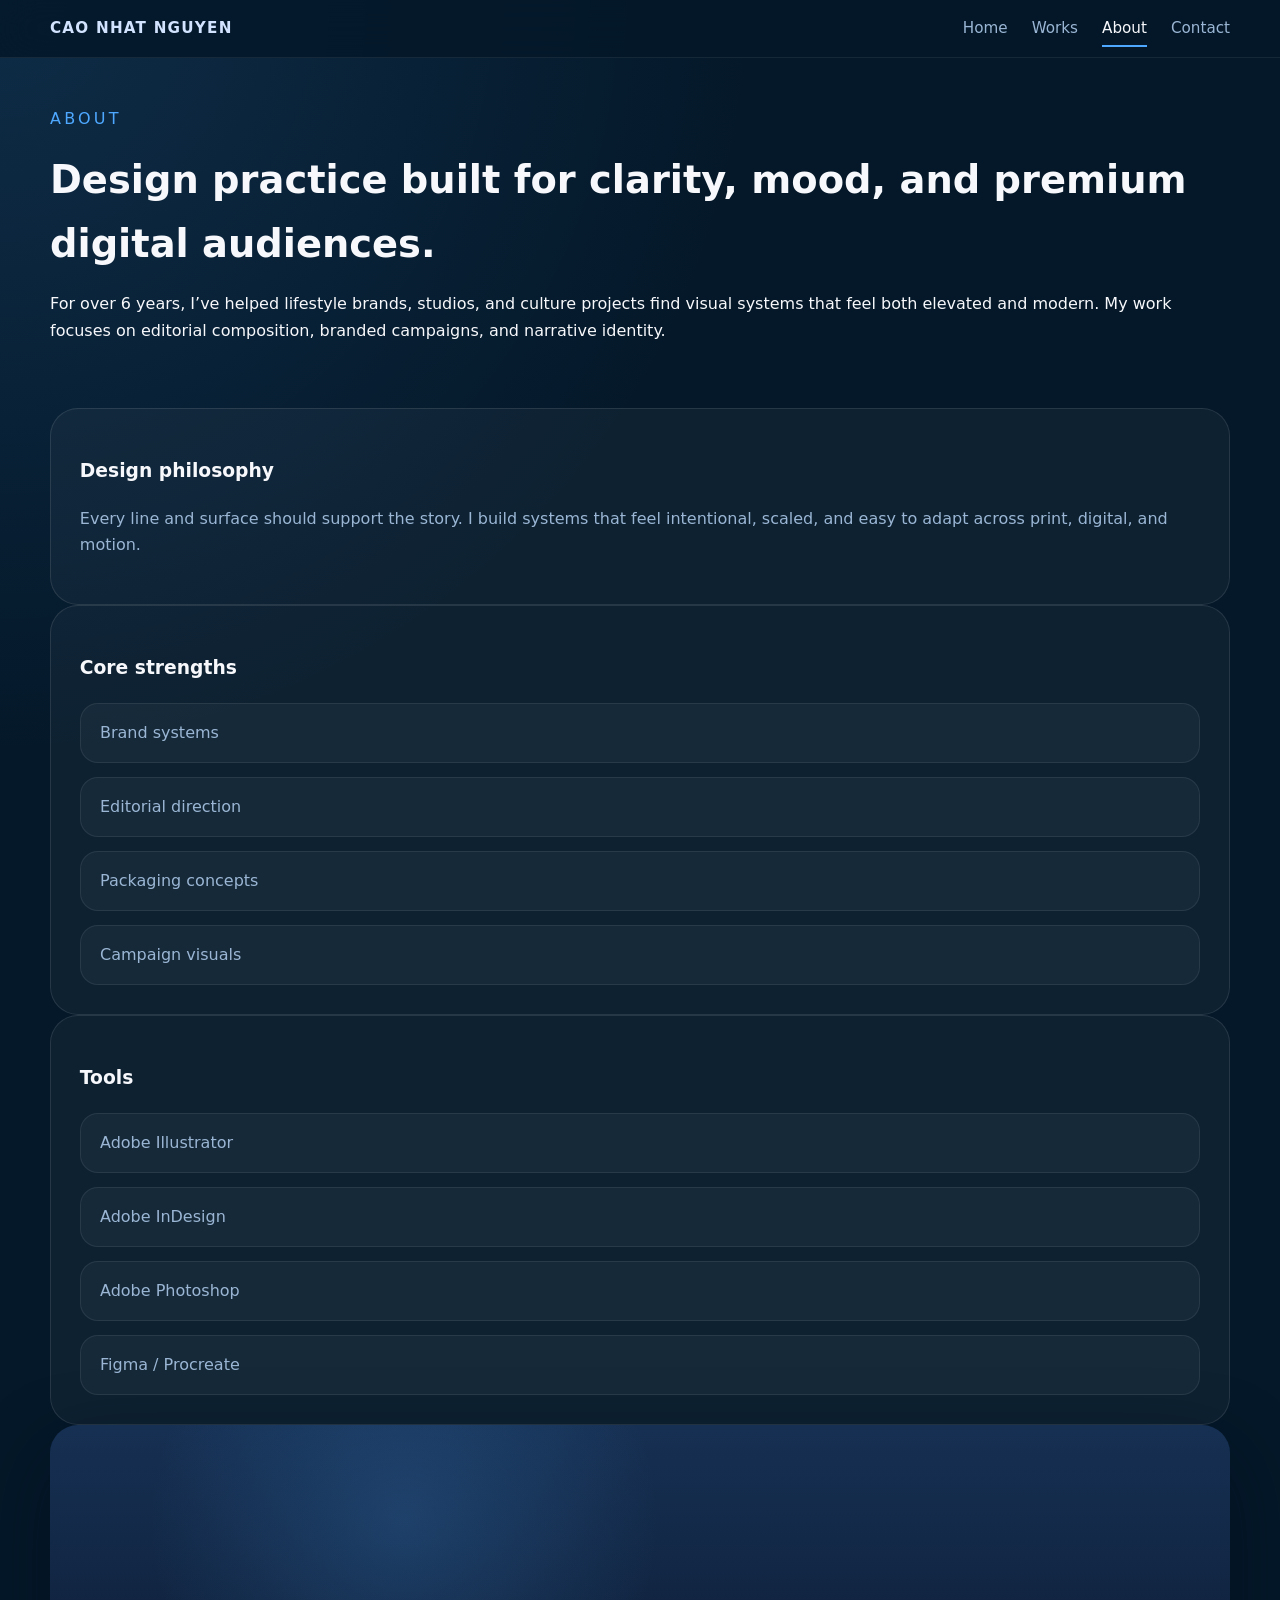
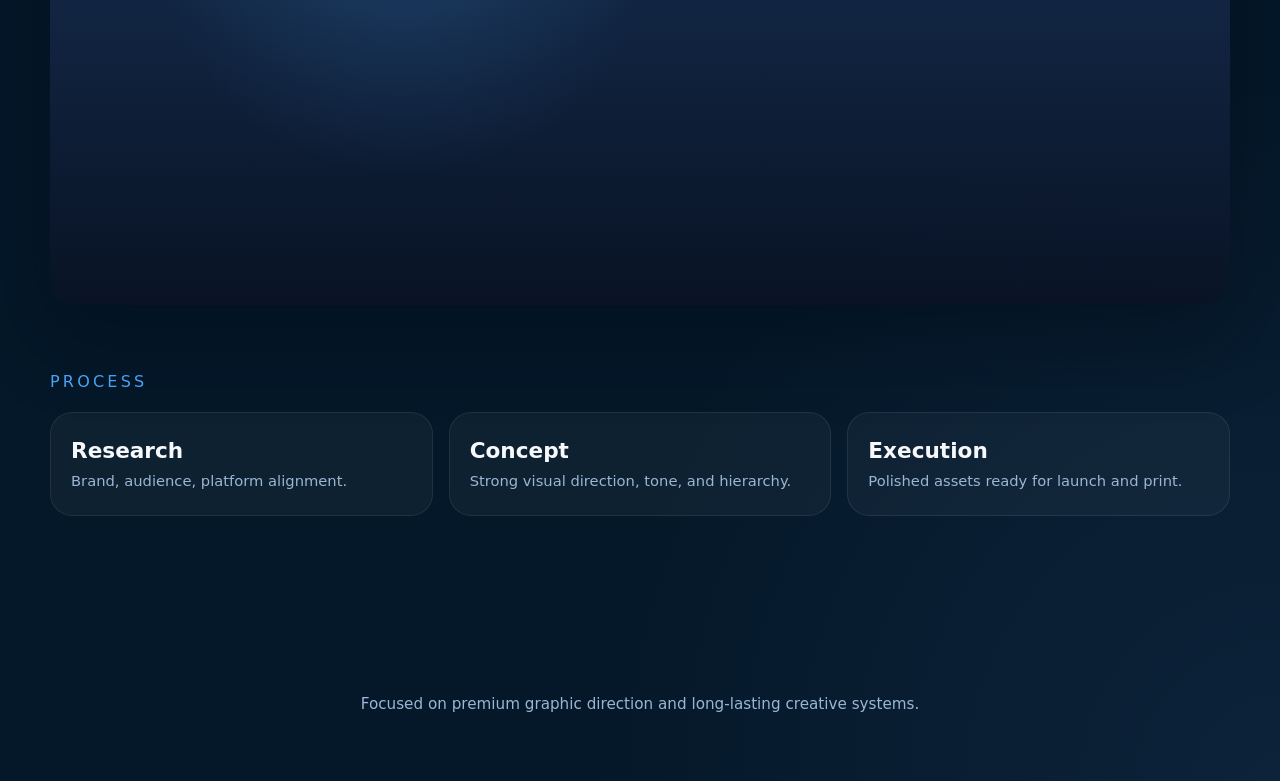
==== about.html @ 197d69cf "PORTFOLIO" ====
<!DOCTYPE html>
<html lang="en">
<head>
  <meta charset="UTF-8" />
  <meta name="viewport" content="width=device-width, initial-scale=1.0" />
  <title>About — Cao Nhat Nguyen</title>
  <link rel="stylesheet" href="styles.css" />
</head>
<body data-page="about">
  <header class="site-header">
    <div class="container navbar">
      <a class="brand" href="index.html">Cao Nhat Nguyen</a>
      <nav class="nav-links" aria-label="Primary navigation">
        <a class="page-link" href="index.html">Home</a>
        <a class="page-link" href="works.html">Works</a>
        <a class="page-link" href="about.html">About</a>
        <a class="page-link" href="contact.html">Contact</a>
      </nav>
    </div>
  </header>

  <main class="container">
    <section class="fade-up">
      <div class="section-title">About</div>
      <h2 class="section-heading">Design practice built for clarity, mood, and premium digital audiences.</h2>
      <p>For over 6 years, I’ve helped lifestyle brands, studios, and culture projects find visual systems that feel both elevated and modern. My work focuses on editorial composition, branded campaigns, and narrative identity.</p>
    </section>

    <section class="about-grid fade-up">
      <div class="about-copy">
        <div class="light-panel">
          <h3>Design philosophy</h3>
          <p>Every line and surface should support the story. I build systems that feel intentional, scaled, and easy to adapt across print, digital, and motion.</p>
        </div>

        <div class="skills-block light-panel">
          <h3>Core strengths</h3>
          <ul class="skills-list">
            <li><span>Brand systems</span></li>
            <li><span>Editorial direction</span></li>
            <li><span>Packaging concepts</span></li>
            <li><span>Campaign visuals</span></li>
          </ul>
        </div>

        <div class="light-panel">
          <h3>Tools</h3>
          <ul class="skills-list">
            <li><span>Adobe Illustrator</span></li>
            <li><span>Adobe InDesign</span></li>
            <li><span>Adobe Photoshop</span></li>
            <li><span>Figma / Procreate</span></li>
          </ul>
        </div>
      </div>

      <div class="avatar-card"></div>
    </section>

    <section class="fade-up">
      <div class="section-title">Process</div>
      <div class="stats-grid">
        <div class="stats-item">
          <h3>Research</h3>
          <span>Brand, audience, platform alignment.</span>
        </div>
        <div class="stats-item">
          <h3>Concept</h3>
          <span>Strong visual direction, tone, and hierarchy.</span>
        </div>
        <div class="stats-item">
          <h3>Execution</h3>
          <span>Polished assets ready for launch and print.</span>
        </div>
      </div>
    </section>
  </main>

  <footer class="footer">
    Focused on premium graphic direction and long-lasting creative systems.
  </footer>
  <script src="script.js" defer></script>
</body>
</html>
---- styles.css ----
:root {
  color-scheme: dark;
  --bg: #041829;
  --surface: rgba(11, 31, 58, 0.95);
  --surface-soft: rgba(10, 27, 52, 0.75);
  --text: #f7f8fb;
  --muted: #9ab6d4;
  --accent: #4ea8ff;
  --accent-soft: rgba(78, 168, 255, 0.16);
  --border: rgba(255, 255, 255, 0.1);
  --shadow: 0 30px 80px rgba(2, 10, 25, 0.45);
  --radius: 28px;
  --radius-sm: 18px;
  --transition: 0.36s ease;
}

* {
  box-sizing: border-box;
}

html {
  scroll-behavior: smooth;
}

body {
  margin: 0;
  font-family: "Inter", system-ui, -apple-system, BlinkMacSystemFont, "Segoe UI", sans-serif;
  background: radial-gradient(circle at top left, rgba(78, 168, 255, 0.14), transparent 28%),
              radial-gradient(circle at bottom right, rgba(117, 163, 255, 0.08), transparent 26%),
              var(--bg);
  color: var(--text);
  min-height: 100vh;
  line-height: 1.65;
}

body.fade-exit {
  opacity: 0;
  transition: opacity 0.45s ease;
}

img {
  max-width: 100%;
  display: block;
}

a {
  color: inherit;
  text-decoration: none;
}

button,
input,
textarea {
  font: inherit;
}

button {
  cursor: pointer;
}

.container {
  width: min(1180px, calc(100% - 2rem));
  margin: 0 auto;
}

.site-header {
  position: sticky;
  top: 0;
  z-index: 20;
  backdrop-filter: blur(20px);
  background: rgba(4, 24, 41, 0.86);
  border-bottom: 1px solid rgba(255, 255, 255, 0.07);
}

.navbar {
  display: flex;
  align-items: center;
  justify-content: space-between;
  gap: 1rem;
  padding: 1rem 0;
}

.brand {
  font-weight: 700;
  letter-spacing: 0.08em;
  text-transform: uppercase;
  color: #d2e3ff;
  font-size: 0.95rem;
}

.nav-links {
  display: flex;
  align-items: center;
  gap: 1.5rem;
  flex-wrap: wrap;
}

.nav-links a {
  position: relative;
  color: var(--muted);
  font-size: 0.95rem;
  transition: color var(--transition);
}

.nav-links a::after {
  content: "";
  position: absolute;
  left: 0;
  bottom: -6px;
  width: 100%;
  height: 2px;
  background: var(--accent);
  opacity: 0;
  transform: scaleX(0.7);
  transition: transform var(--transition), opacity var(--transition);
}

.nav-links a.active,
.nav-links a:hover {
  color: #f7f8fb;
}

.nav-links a.active::after {
  opacity: 1;
  transform: scaleX(1);
}

main {
  padding: 3rem 0 5rem;
}

section {
  margin-bottom: 4rem;
}

.hero-grid {
  display: grid;
  grid-template-columns: 1.1fr 0.9fr;
  align-items: center;
  gap: 2rem;
}

.hero-copy {
  max-width: 680px;
}

eyebrow {
  text-transform: uppercase;
  font-size: 0.82rem;
  letter-spacing: 0.2em;
  color: var(--accent);
  display: inline-block;
  margin-bottom: 1.3rem;
}

.hero-copy h1 {
  margin: 0;
  font-size: clamp(3rem, 5vw, 4.7rem);
  line-height: 0.95;
  letter-spacing: -0.04em;
}

.hero-copy p {
  margin: 1.5rem 0 2.4rem;
  color: var(--muted);
  max-width: 34rem;
  font-size: 1.1rem;
}

.hero-actions {
  display: flex;
  gap: 1rem;
  flex-wrap: wrap;
}

.btn-primary,
.btn-ghost {
  border: 1px solid transparent;
  border-radius: 999px;
  padding: 1rem 1.75rem;
  letter-spacing: 0.02em;
  transition: transform var(--transition), background var(--transition), border-color var(--transition), box-shadow var(--transition);
}

.btn-primary {
  background: linear-gradient(135deg, rgba(78, 168, 255, 0.95), rgba(83, 125, 255, 0.95));
  color: #fff;
  box-shadow: 0 20px 40px rgba(78, 168, 255, 0.18);
}

.btn-ghost {
  color: var(--text);
  background: rgba(255, 255, 255, 0.05);
  border-color: rgba(255, 255, 255, 0.16);
}

.btn-primary:hover,
.btn-ghost:hover {
  transform: translateY(-1px);
}

.hero-visual {
  position: relative;
  min-height: 520px;
  border-radius: var(--radius);
  overflow: hidden;
  background: linear-gradient(180deg, rgba(12, 48, 88, 0.35), rgba(5, 12, 28, 0.68)),
              url("assets/images/hero.jpg") center/cover no-repeat;
  box-shadow: var(--shadow);
}

.hero-visual::after {
  content: "";
  position: absolute;
  inset: 0;
  background: radial-gradient(circle at 20% 20%, rgba(78, 168, 255, 0.22), transparent 30%),
              radial-gradient(circle at 80% 10%, rgba(163, 211, 255, 0.18), transparent 28%);
}

.hero-visual .hero-badge {
  position: absolute;
  left: 1.25rem;
  bottom: 1.3rem;
  padding: 0.95rem 1.15rem;
  border-radius: 22px;
  background: rgba(255, 255, 255, 0.08);
  border: 1px solid rgba(255, 255, 255, 0.14);
  color: #eef7ff;
  font-size: 0.93rem;
  max-width: 290px;
}

.hero-preview {
  display: grid;
  gap: 1.5rem;
  grid-template-columns: repeat(3, minmax(0, 1fr));
}

.feature-card {
  position: relative;
  overflow: hidden;
  min-height: 300px;
  border-radius: var(--radius);
  cursor: pointer;
  background: var(--surface);
  border: 1px solid rgba(255,255,255,0.08);
  box-shadow: var(--shadow);
}

.feature-card::before {
  content: "";
  position: absolute;
  inset: 0;
  background: linear-gradient(180deg, transparent 40%, rgba(4, 24, 41, 0.88) 100%);
}

.feature-card img {
  width: 100%;
  height: 100%;
  object-fit: cover;
  transition: transform var(--transition);
}

.feature-card:hover img {
  transform: scale(1.08);
}

.feature-card .feature-copy {
  position: absolute;
  left: 1.5rem;
  bottom: 1.4rem;
  z-index: 2;
}

.feature-card .category {
  font-size: 0.85rem;
  letter-spacing: 0.18em;
  text-transform: uppercase;
  color: var(--accent);
  margin-bottom: 0.45rem;
}

.feature-card h3 {
  margin: 0;
  color: #fff;
  font-size: 1.35rem;
}

.section-title {
  display: inline-flex;
  align-items: center;
  gap: 0.8rem;
  font-size: 1rem;
  text-transform: uppercase;
  letter-spacing: 0.2em;
  color: var(--accent);
  margin-bottom: 1rem;
}

.section-heading {
  margin: 0;
  font-size: clamp(2rem, 3vw, 3.1rem);
}

.grid-2 {
  display: grid;
  gap: 2rem;
  grid-template-columns: repeat(2, minmax(0, 1fr));
}

.project-grid {
  display: grid;
  grid-template-columns: repeat(3, minmax(0, 1fr));
  gap: 1.6rem;
}

.project-card {
  position: relative;
  overflow: hidden;
  border-radius: var(--radius);
  min-height: 340px;
  background: var(--surface);
  border: 1px solid rgba(255, 255, 255, 0.08);
  box-shadow: var(--shadow);
}

.project-card img {
  width: 100%;
  height: 100%;
  object-fit: cover;
  transition: transform var(--transition);
}

.project-card::after {
  content: "";
  position: absolute;
  inset: 0;
  background: linear-gradient(180deg, transparent 45%, rgba(3, 13, 27, 0.92) 100%);
  opacity: 0;
  transition: opacity var(--transition);
}

.project-card:hover img {
  transform: scale(1.06);
}

.project-card:hover::after {
  opacity: 1;
}

.project-info {
  position: absolute;
  bottom: 1.4rem;
  left: 1.4rem;
  color: #fff;
  z-index: 1;
}

.project-info p {
  margin: 0 0 0.4rem;
  text-transform: uppercase;
  letter-spacing: 0.18em;
  color: rgba(128, 186, 255, 0.88);
  font-size: 0.78rem;
}

.project-info h3 {
  margin: 0;
  font-size: 1.35rem;
}

.project-card .mask {
  position: absolute;
  inset: 0;
  background: rgba(6, 18, 38, 0.2);
  opacity: 0;
  transition: opacity var(--transition);
}

.project-card:hover .mask {
  opacity: 1;
}

  .project-modal {
    position: fixed;
    inset: 0;
    display: grid;
    place-items: center;
    background: rgba(2, 9, 21, 0.82);
    padding: 2rem;
    opacity: 0;
    pointer-events: none;
    transition: opacity 0.35s ease;
    z-index: 50;
  }

  .project-modal.open {
    opacity: 1;
    pointer-events: auto;
  }

  .project-modal .light-panel {
    max-width: 980px;
    width: 100%;
    position: relative;
    overflow: hidden;
    background: rgba(6, 20, 43, 0.95);
    padding: 2rem;
  }

  .project-modal__close {
    position: absolute;
    top: 1.2rem;
    right: 1.2rem;
    border: none;
    background: rgba(255,255,255,0.08);
    color: var(--text);
    border-radius: 999px;
    padding: 0.8rem 1.05rem;
    cursor: pointer;
    transition: transform var(--transition), background var(--transition);
  }

  .project-modal__close:hover {
    transform: translateY(-1px);
    background: rgba(255,255,255,0.14);
  }

  .project-modal__images {
    margin-top: 1.5rem;
    display: grid;
    gap: 1rem;
    grid-template-columns: repeat(2, minmax(0, 1fr));
  }

  .project-modal__images img {
    width: 100%;
    border-radius: 18px;
    object-fit: cover;
    min-height: 220px;
  }

}

.about-copy {
  display: grid;
  gap: 1.25rem;
}

.about-copy p {
  color: var(--muted);
}

.skills-list,
.philosophy-list,
.contact-list {
  list-style: none;
  padding: 0;
  margin: 1rem 0 0;
  display: grid;
  gap: 0.85rem;
}

.skills-list li,
.philosophy-list li,
.contact-list li {
  padding: 1rem 1.2rem;
  border-radius: var(--radius-sm);
  background: rgba(255, 255, 255, 0.04);
  border: 1px solid rgba(255,255,255,0.08);
}

.skills-list li {
  display: inline-flex;
  align-items: center;
  justify-content: space-between;
}

.skills-list li span {
  color: var(--muted);
}

.avatar-card {
  position: relative;
  border-radius: var(--radius);
  overflow: hidden;
  min-height: 480px;
  background: linear-gradient(180deg, rgba(47, 81, 141, 0.42), rgba(9, 18, 36, 0.92)),
              url("assets/images/about.jpg") center/cover no-repeat;
  box-shadow: var(--shadow);
}

.avatar-card::after {
  content: "";
  position: absolute;
  inset: 0;
  background: radial-gradient(circle at 30% 20%, rgba(78, 168, 255, 0.18), transparent 28%);
}

.contact-panel {
  display: grid;
  gap: 1.8rem;
  max-width: 640px;
  background: rgba(255,255,255,0.04);
  border: 1px solid rgba(255,255,255,0.08);
  padding: 2.2rem;
  border-radius: var(--radius);
  box-shadow: var(--shadow);
}

.contact-panel h2 {
  margin: 0;
  font-size: clamp(2.1rem, 3vw, 3rem);
}

.contact-panel p {
  margin: 0;
  color: var(--muted);
}

.contact-panel .contact-link {
  display: inline-flex;
  align-items: center;
  gap: 0.9rem;
  margin-top: 1.3rem;
  padding: 1rem 1.5rem;
  border-radius: 999px;
  background: var(--accent);
  color: #09131e;
  border: none;
  font-weight: 600;
  box-shadow: 0 18px 35px rgba(78, 168, 255, 0.18);
}

.light-panel {
  background: rgba(255,255,255,0.04);
  border: 1px solid rgba(255,255,255,0.1);
  border-radius: var(--radius);
  padding: 1.8rem;
}

.stats-grid {
  display: grid;
  grid-template-columns: repeat(3, minmax(0, 1fr));
  gap: 1rem;
}

.stats-item {
  padding: 1.25rem;
  border-radius: 22px;
  background: rgba(255,255,255,0.04);
  border: 1px solid rgba(255,255,255,0.08);
}

.stats-item h3 {
  margin: 0;
  font-size: 1.35rem;
}

.stats-item span {
  color: var(--muted);
  font-size: 0.92rem;
}

.footer {
  padding: 2rem 0 4rem;
  color: var(--muted);
  text-align: center;
  font-size: 0.95rem;
}

.hero-anim,
.fade-up {
  opacity: 0;
  transform: translateY(24px);
  transition: opacity 0.8s ease, transform 0.8s ease;
}

.visible {
  opacity: 1;
  transform: none;
}

@media (max-width: 1040px) {
  .hero-grid,
  .about-grid {
    grid-template-columns: 1fr;
  }

  .project-grid {
    grid-template-columns: repeat(2, minmax(0, 1fr));
  }
}

@media (max-width: 720px) {
  .navbar {
    flex-direction: column;
    align-items: stretch;
  }

  .nav-links {
    justify-content: center;
  }

  .hero-visual {
    min-height: 380px;
  }

  .hero-preview,
  .project-grid,
  .stats-grid {
    grid-template-columns: 1fr;
  }

  .section-heading {
    font-size: 2.4rem;
  }

  .contact-panel {
    padding: 1.5rem;
  }
}
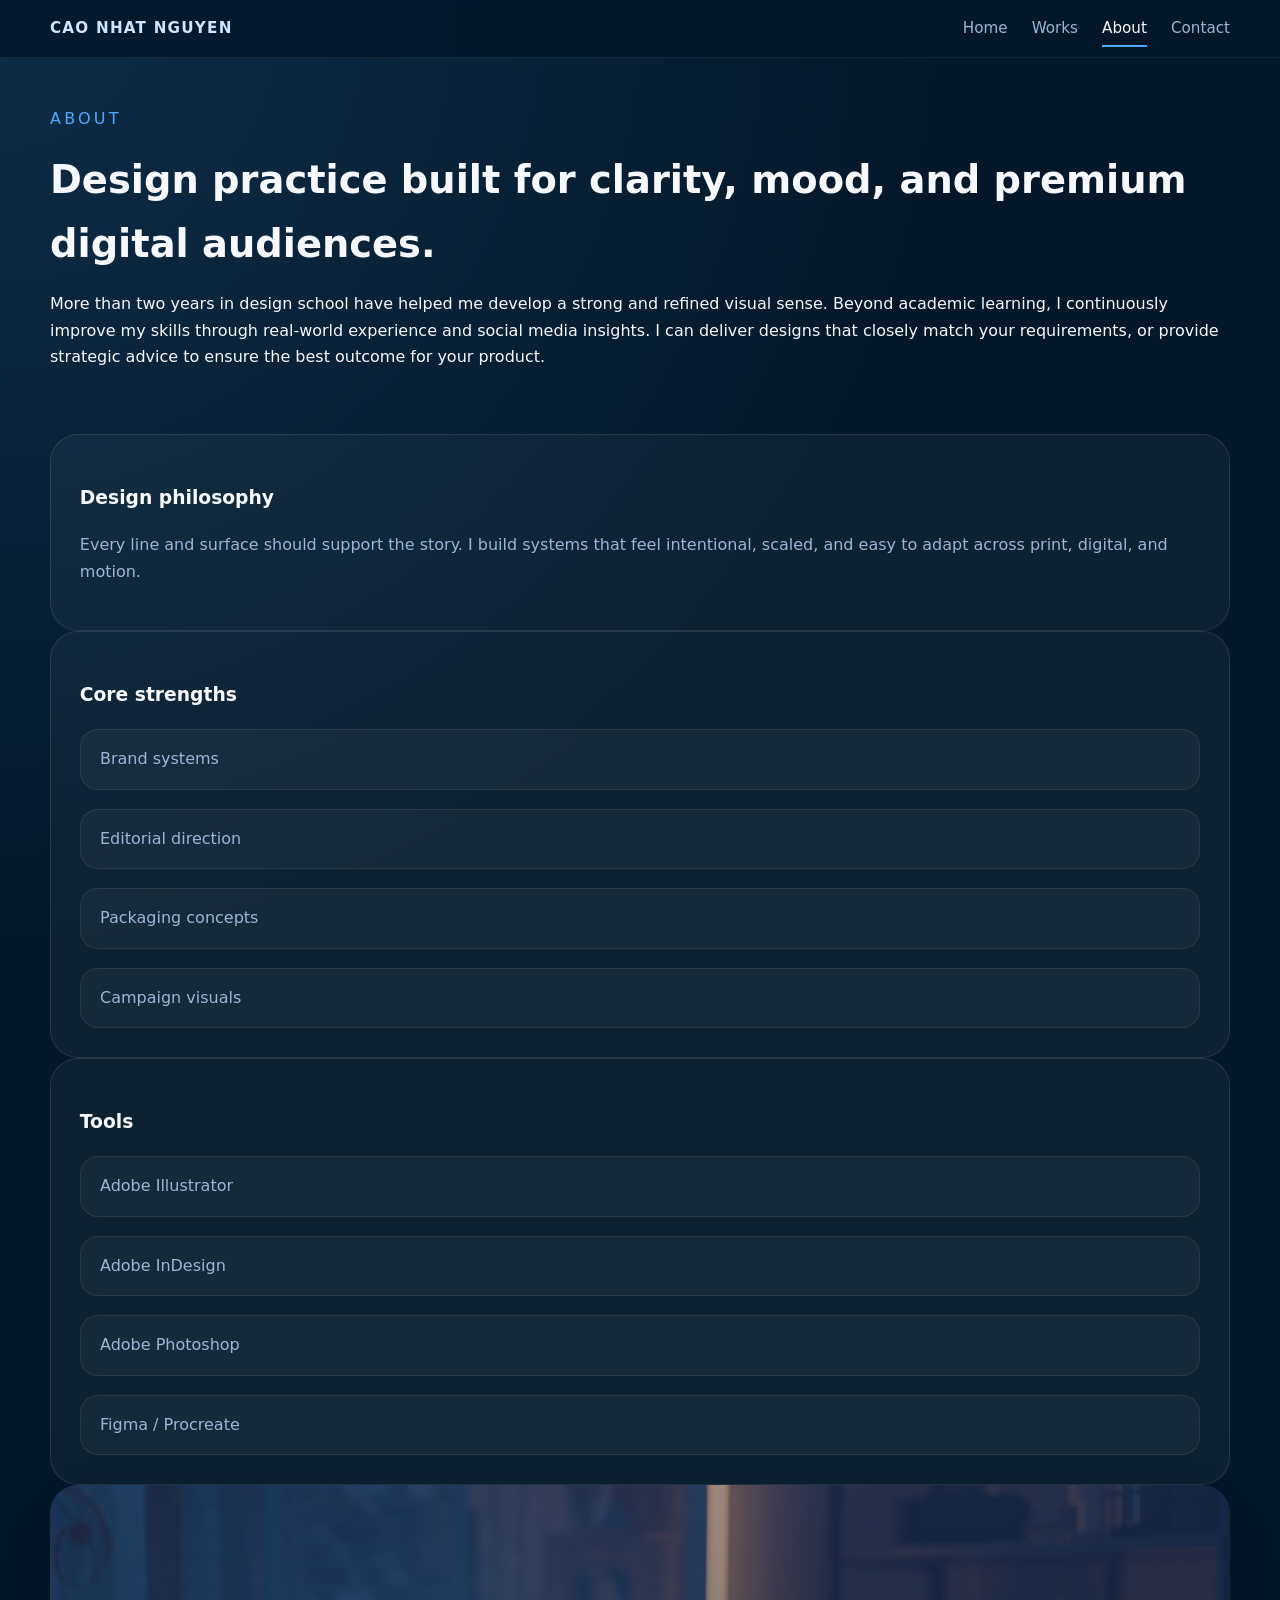
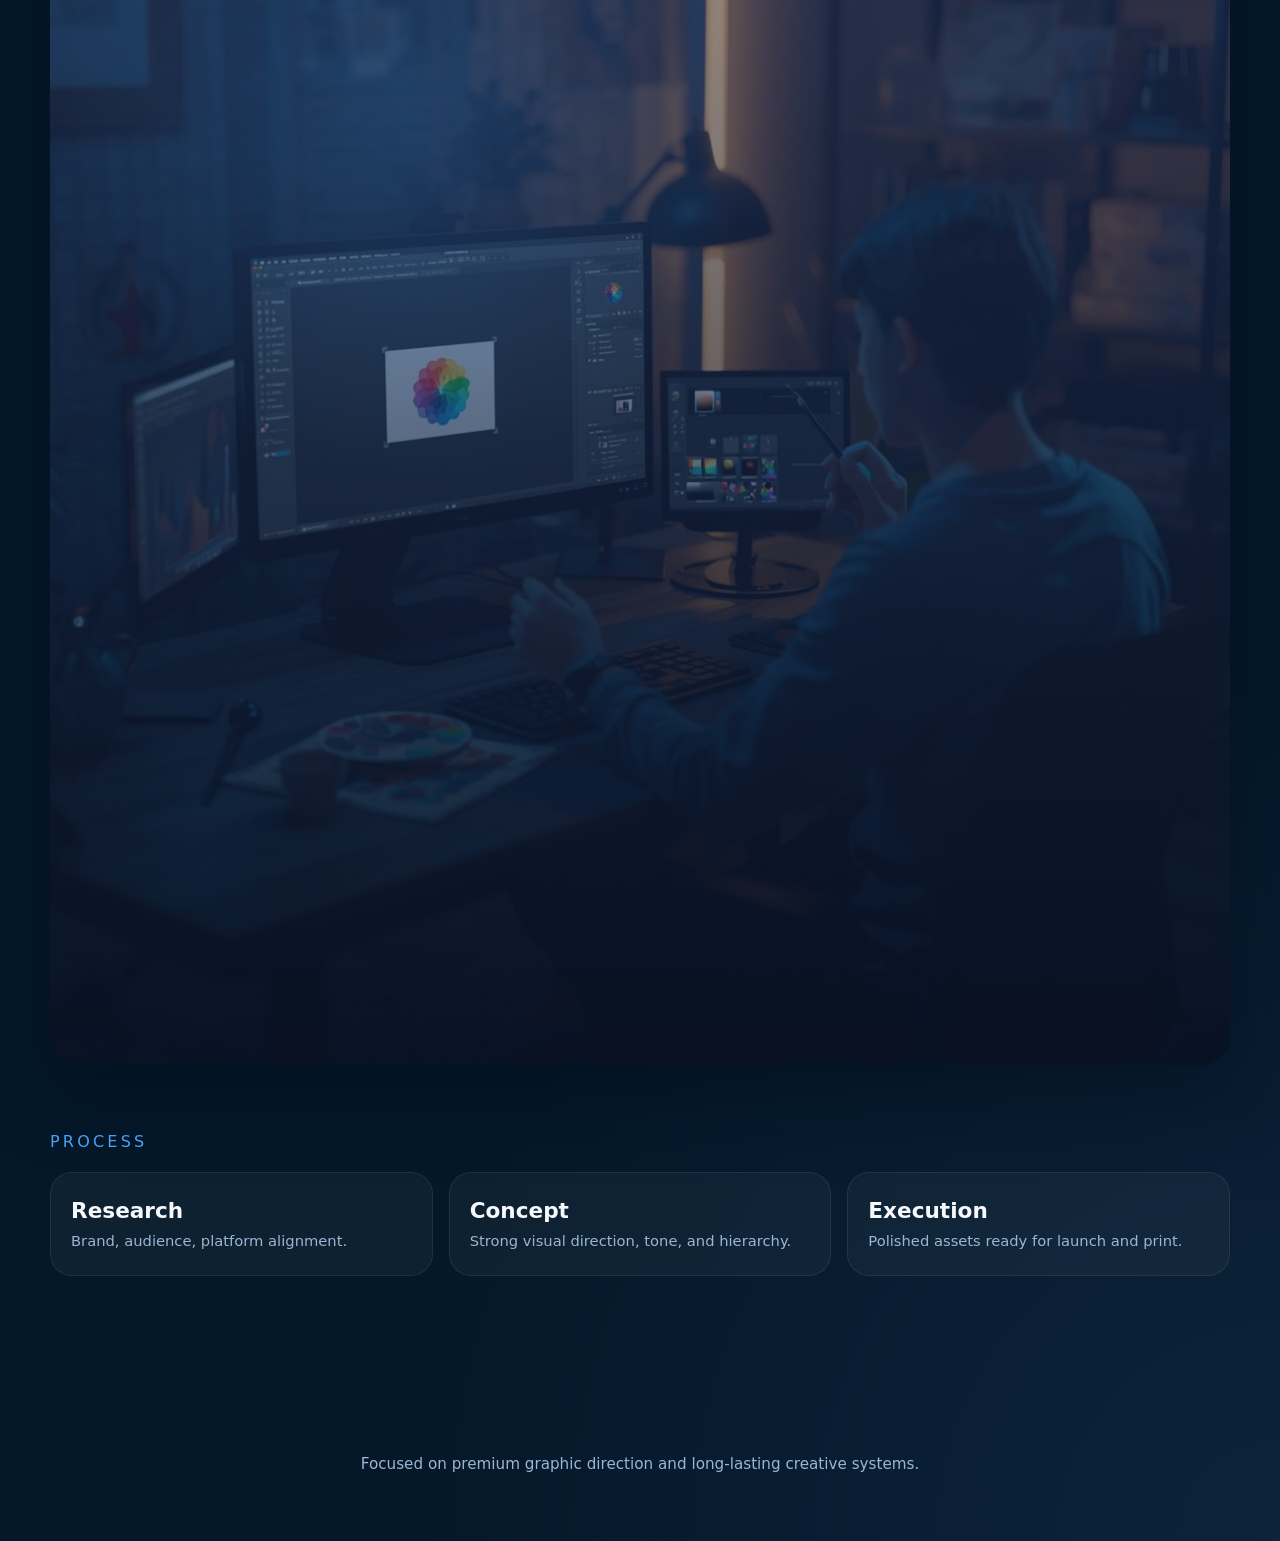
==== commit e8c0fb02: "portfolio" ====
--- a/about.html
+++ b/about.html
@@ -23,7 +23,8 @@
     <section class="fade-up">
       <div class="section-title">About</div>
       <h2 class="section-heading">Design practice built for clarity, mood, and premium digital audiences.</h2>
-      <p>For over 6 years, I’ve helped lifestyle brands, studios, and culture projects find visual systems that feel both elevated and modern. My work focuses on editorial composition, branded campaigns, and narrative identity.</p>
+      <p>More than two years in design school have helped me develop a strong and refined visual sense. Beyond academic learning, I continuously improve my skills through real-world experience and social media insights.
+I can deliver designs that closely match your requirements, or provide strategic advice to ensure the best outcome for your product.</p>
     </section>
 
     <section class="about-grid fade-up">
@@ -54,7 +55,9 @@
         </div>
       </div>
 
-      <div class="avatar-card"></div>
+      <div class="avatar-card">
+        <img src="assets/images/about.jpg" alt="Cao Nhat Nguyen" loading="lazy" />
+      </div>
     </section>
 
     <section class="fade-up">
--- a/styles.css
+++ b/styles.css
@@ -201,7 +201,7 @@
 
 .hero-visual {
   position: relative;
-  min-height: 520px;
+  min-height: 380px;
   border-radius: var(--radius);
   overflow: hidden;
   background: linear-gradient(180deg, rgba(12, 48, 88, 0.35), rgba(5, 12, 28, 0.68)),
@@ -403,7 +403,8 @@
     max-width: 980px;
     width: 100%;
     position: relative;
-    overflow: hidden;
+    max-height: 90vh;
+    overflow-y: auto;
     background: rgba(6, 20, 43, 0.95);
     padding: 2rem;
   }
@@ -444,7 +445,7 @@
 
 .about-copy {
   display: grid;
-  gap: 1.25rem;
+  gap: 2rem;
 }
 
 .about-copy p {
@@ -458,7 +459,7 @@
   padding: 0;
   margin: 1rem 0 0;
   display: grid;
-  gap: 0.85rem;
+  gap: 1.2rem;
 }
 
 .skills-list li,
@@ -484,10 +485,24 @@
   position: relative;
   border-radius: var(--radius);
   overflow: hidden;
-  min-height: 480px;
-  background: linear-gradient(180deg, rgba(47, 81, 141, 0.42), rgba(9, 18, 36, 0.92)),
-              url("assets/images/about.jpg") center/cover no-repeat;
+  min-height: 320px;
   box-shadow: var(--shadow);
+}
+
+.avatar-card img {
+  width: 100%;
+  height: 100%;
+  object-fit: cover;
+  display: block;
+}
+
+.avatar-card::before {
+  content: "";
+  position: absolute;
+  inset: 0;
+  background: linear-gradient(180deg, rgba(47, 81, 141, 0.42), rgba(9, 18, 36, 0.92));
+  pointer-events: none;
+  z-index: 1;
 }
 
 .avatar-card::after {
@@ -495,6 +510,8 @@
   position: absolute;
   inset: 0;
   background: radial-gradient(circle at 30% 20%, rgba(78, 168, 255, 0.18), transparent 28%);
+  pointer-events: none;
+  z-index: 2;
 }
 
 .contact-panel {
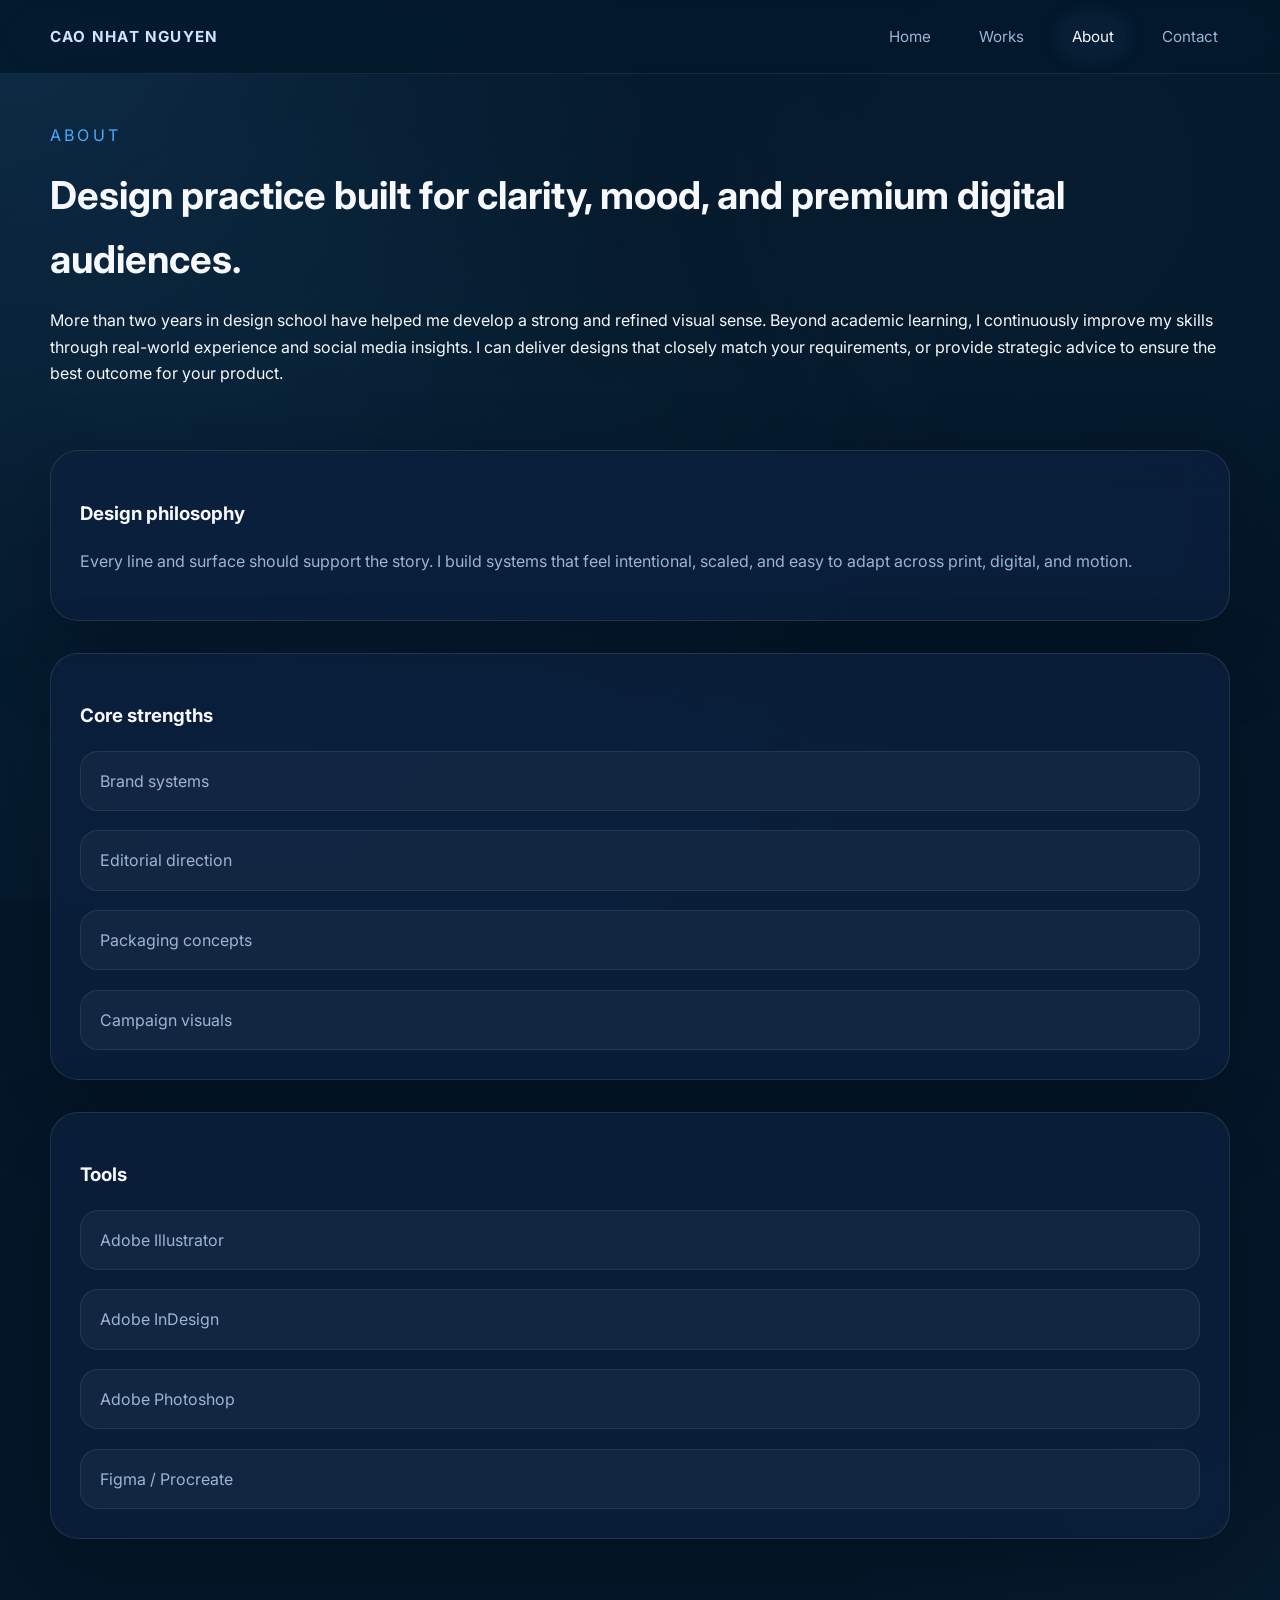
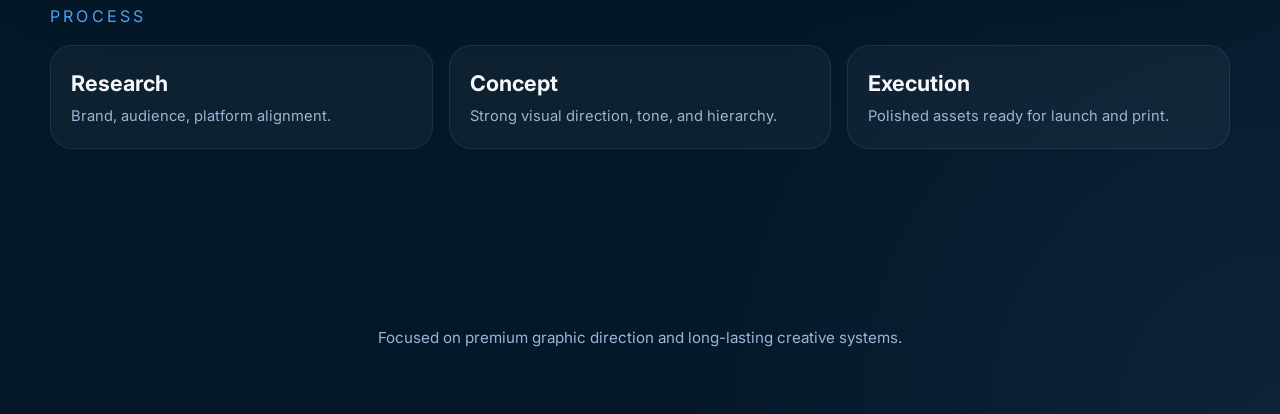
==== commit 1af66e3e: "Portfolio" ====
--- a/about.html
+++ b/about.html
@@ -5,6 +5,11 @@
   <meta name="viewport" content="width=device-width, initial-scale=1.0" />
   <title>About — Cao Nhat Nguyen</title>
   <link rel="stylesheet" href="styles.css" />
+  <link rel="preconnect" href="https://fonts.googleapis.com">
+  <link rel="preconnect" href="https://fonts.gstatic.com" crossorigin>
+  <link href="https://fonts.googleapis.com/css2?family=Inter:wght@300;400;500;600;700&display=swap" rel="stylesheet">
+  <meta name="description" content="About Cao Nhat Nguyen - graphic designer specializing in brand systems and editorial design">
+  <meta name="theme-color" content="#041829">
 </head>
 <body data-page="about">
   <header class="site-header">
@@ -54,10 +59,6 @@
           </ul>
         </div>
       </div>
-
-      <div class="avatar-card">
-        <img src="assets/images/about.jpg" alt="Cao Nhat Nguyen" loading="lazy" />
-      </div>
     </section>
 
     <section class="fade-up">
--- a/styles.css
+++ b/styles.css
@@ -3,15 +3,22 @@
   --bg: #041829;
   --surface: rgba(11, 31, 58, 0.95);
   --surface-soft: rgba(10, 27, 52, 0.75);
+  --surface-glass: rgba(11, 31, 58, 0.85);
   --text: #f7f8fb;
   --muted: #9ab6d4;
   --accent: #4ea8ff;
   --accent-soft: rgba(78, 168, 255, 0.16);
+  --accent-glow: rgba(78, 168, 255, 0.3);
   --border: rgba(255, 255, 255, 0.1);
+  --border-glow: rgba(78, 168, 255, 0.2);
   --shadow: 0 30px 80px rgba(2, 10, 25, 0.45);
+  --shadow-glow: 0 0 40px rgba(78, 168, 255, 0.15);
+  --shadow-depth: 0 20px 60px rgba(2, 10, 25, 0.6);
   --radius: 28px;
   --radius-sm: 18px;
-  --transition: 0.36s ease;
+  --transition: 0.4s cubic-bezier(0.4, 0, 0.2, 1);
+  --transition-fast: 0.25s cubic-bezier(0.4, 0, 0.2, 1);
+  --transition-slow: 0.6s cubic-bezier(0.4, 0, 0.2, 1);
 }
 
 * {
@@ -31,6 +38,39 @@
   color: var(--text);
   min-height: 100vh;
   line-height: 1.65;
+  overflow-x: hidden;
+  position: relative;
+}
+
+body::before {
+  content: '';
+  position: fixed;
+  top: 0;
+  left: 0;
+  width: 100%;
+  height: 100%;
+  background-image:
+    radial-gradient(circle at 20% 80%, rgba(78, 168, 255, 0.05) 0%, transparent 50%),
+    radial-gradient(circle at 80% 20%, rgba(117, 163, 255, 0.03) 0%, transparent 50%),
+    radial-gradient(circle at 40% 40%, rgba(78, 168, 255, 0.02) 0%, transparent 50%);
+  animation: particle-float 20s ease-in-out infinite;
+  pointer-events: none;
+  z-index: -1;
+}
+
+@keyframes particle-float {
+  0%, 100% {
+    transform: translateY(0px) rotate(0deg);
+    opacity: 0.3;
+  }
+  33% {
+    transform: translateY(-20px) rotate(120deg);
+    opacity: 0.5;
+  }
+  66% {
+    transform: translateY(10px) rotate(240deg);
+    opacity: 0.4;
+  }
 }
 
 body.fade-exit {
@@ -67,9 +107,16 @@
   position: sticky;
   top: 0;
   z-index: 20;
-  backdrop-filter: blur(20px);
-  background: rgba(4, 24, 41, 0.86);
-  border-bottom: 1px solid rgba(255, 255, 255, 0.07);
+  backdrop-filter: blur(20px) saturate(180%);
+  background: rgba(4, 24, 41, 0.85);
+  border-bottom: 1px solid rgba(255, 255, 255, 0.08);
+  transition: all var(--transition);
+}
+
+.site-header:hover {
+  background: rgba(4, 24, 41, 0.92);
+  border-bottom-color: rgba(78, 168, 255, 0.15);
+  box-shadow: 0 4px 20px rgba(2, 10, 25, 0.3);
 }
 
 .navbar {
@@ -86,6 +133,29 @@
   text-transform: uppercase;
   color: #d2e3ff;
   font-size: 0.95rem;
+  transition: all var(--transition-fast);
+  position: relative;
+  overflow: hidden;
+}
+
+.brand::before {
+  content: '';
+  position: absolute;
+  top: 0;
+  left: -100%;
+  width: 100%;
+  height: 100%;
+  background: linear-gradient(90deg, transparent, rgba(78, 168, 255, 0.2), transparent);
+  transition: left var(--transition);
+}
+
+.brand:hover::before {
+  left: 100%;
+}
+
+.brand:hover {
+  color: var(--accent);
+  text-shadow: 0 0 20px rgba(78, 168, 255, 0.3);
 }
 
 .nav-links {
@@ -99,30 +169,53 @@
   position: relative;
   color: var(--muted);
   font-size: 0.95rem;
-  transition: color var(--transition);
+  transition: all var(--transition-fast);
+  padding: 0.5rem 0.75rem;
+  border-radius: 20px;
+  overflow: hidden;
+}
+
+.nav-links a::before {
+  content: '';
+  position: absolute;
+  top: 0;
+  left: -100%;
+  width: 100%;
+  height: 100%;
+  background: linear-gradient(90deg, transparent, rgba(78, 168, 255, 0.1), transparent);
+  transition: left var(--transition);
+}
+
+.nav-links a:hover::before,
+.nav-links a.active::before {
+  left: 100%;
 }
 
 .nav-links a::after {
   content: "";
   position: absolute;
-  left: 0;
+  left: 50%;
   bottom: -6px;
-  width: 100%;
+  width: 0;
   height: 2px;
-  background: var(--accent);
+  background: linear-gradient(90deg, var(--accent), rgba(117, 163, 255, 0.8));
   opacity: 0;
-  transform: scaleX(0.7);
-  transition: transform var(--transition), opacity var(--transition);
+  transform: translateX(-50%);
+  transition: all var(--transition);
+  border-radius: 1px;
 }
 
 .nav-links a.active,
 .nav-links a:hover {
   color: #f7f8fb;
-}
-
-.nav-links a.active::after {
+  background: rgba(78, 168, 255, 0.05);
+  box-shadow: 0 0 20px rgba(78, 168, 255, 0.1);
+}
+
+.nav-links a.active::after,
+.nav-links a:hover::after {
+  width: 100%;
   opacity: 1;
-  transform: scaleX(1);
 }
 
 main {
@@ -179,24 +272,70 @@
   border-radius: 999px;
   padding: 1rem 1.75rem;
   letter-spacing: 0.02em;
-  transition: transform var(--transition), background var(--transition), border-color var(--transition), box-shadow var(--transition);
+  transition: all var(--transition);
+  position: relative;
+  overflow: hidden;
+  font-weight: 500;
+  cursor: pointer;
+  backdrop-filter: blur(10px);
+}
+
+.btn-primary::before {
+  content: '';
+  position: absolute;
+  top: 0;
+  left: -100%;
+  width: 100%;
+  height: 100%;
+  background: linear-gradient(90deg, transparent, rgba(255, 255, 255, 0.2), transparent);
+  transition: left var(--transition);
+}
+
+.btn-primary:hover::before {
+  left: 100%;
 }
 
 .btn-primary {
   background: linear-gradient(135deg, rgba(78, 168, 255, 0.95), rgba(83, 125, 255, 0.95));
   color: #fff;
   box-shadow: 0 20px 40px rgba(78, 168, 255, 0.18);
+  border: 1px solid rgba(78, 168, 255, 0.3);
+}
+
+.btn-primary:hover {
+  transform: translateY(-2px) scale(1.02);
+  box-shadow: 0 25px 50px rgba(78, 168, 255, 0.25), 0 0 30px rgba(78, 168, 255, 0.2);
+  background: linear-gradient(135deg, rgba(83, 125, 255, 0.95), rgba(78, 168, 255, 0.95));
 }
 
 .btn-ghost {
   color: var(--text);
   background: rgba(255, 255, 255, 0.05);
   border-color: rgba(255, 255, 255, 0.16);
-}
-
-.btn-primary:hover,
+  backdrop-filter: blur(10px);
+}
+
+.btn-ghost::before {
+  content: '';
+  position: absolute;
+  top: 0;
+  left: -100%;
+  width: 100%;
+  height: 100%;
+  background: linear-gradient(90deg, transparent, rgba(78, 168, 255, 0.1), transparent);
+  transition: left var(--transition);
+}
+
+.btn-ghost:hover::before {
+  left: 100%;
+}
+
 .btn-ghost:hover {
   transform: translateY(-1px);
+  background: rgba(78, 168, 255, 0.08);
+  border-color: rgba(78, 168, 255, 0.3);
+  box-shadow: 0 0 25px rgba(78, 168, 255, 0.15);
+  color: var(--accent);
 }
 
 .hero-visual {
@@ -204,9 +343,20 @@
   min-height: 380px;
   border-radius: var(--radius);
   overflow: hidden;
-  background: linear-gradient(180deg, rgba(12, 48, 88, 0.35), rgba(5, 12, 28, 0.68)),
-              url("assets/images/hero.jpg") center/cover no-repeat;
-  box-shadow: var(--shadow);
+  background: linear-gradient(135deg, rgba(12, 48, 88, 0.8), rgba(5, 12, 28, 0.9)),
+              radial-gradient(circle at center, rgba(78, 168, 255, 0.1) 0%, transparent 70%);
+  box-shadow: var(--shadow-depth);
+  transition: all var(--transition);
+  animation: float 6s ease-in-out infinite;
+}
+
+@keyframes float {
+  0%, 100% {
+    transform: translateY(0px);
+  }
+  50% {
+    transform: translateY(-10px);
+  }
 }
 
 .hero-visual::after {
@@ -215,6 +365,16 @@
   inset: 0;
   background: radial-gradient(circle at 20% 20%, rgba(78, 168, 255, 0.22), transparent 30%),
               radial-gradient(circle at 80% 10%, rgba(163, 211, 255, 0.18), transparent 28%);
+  animation: glow-pulse 4s ease-in-out infinite alternate;
+}
+
+@keyframes glow-pulse {
+  0% {
+    opacity: 0.8;
+  }
+  100% {
+    opacity: 1;
+  }
 }
 
 .hero-visual .hero-badge {
@@ -228,6 +388,14 @@
   color: #eef7ff;
   font-size: 0.93rem;
   max-width: 290px;
+  backdrop-filter: blur(10px);
+  transition: all var(--transition-fast);
+}
+
+.hero-visual:hover .hero-badge {
+  background: rgba(78, 168, 255, 0.1);
+  border-color: rgba(78, 168, 255, 0.3);
+  box-shadow: 0 0 20px rgba(78, 168, 255, 0.2);
 }
 
 .hero-preview {
@@ -242,27 +410,91 @@
   min-height: 300px;
   border-radius: var(--radius);
   cursor: pointer;
-  background: var(--surface);
+  background: var(--surface-glass);
   border: 1px solid rgba(255,255,255,0.08);
   box-shadow: var(--shadow);
+  transition: all var(--transition);
+  backdrop-filter: blur(20px);
+  animation: card-float 8s ease-in-out infinite;
+}
+
+@keyframes card-float {
+  0%, 100% {
+    transform: translateY(0px);
+  }
+  50% {
+    transform: translateY(-5px);
+  }
 }
 
 .feature-card::before {
-  content: "";
-  position: absolute;
-  inset: 0;
+  content: '';
+  position: absolute;
+  top: 0;
+  left: 0;
+  right: 0;
+  bottom: 0;
   background: linear-gradient(180deg, transparent 40%, rgba(4, 24, 41, 0.88) 100%);
+  z-index: 1;
+  transition: all var(--transition);
+}
+
+.feature-card::after {
+  content: '';
+  position: absolute;
+  top: -2px;
+  left: -2px;
+  right: -2px;
+  bottom: -2px;
+  background: linear-gradient(45deg, transparent, rgba(78, 168, 255, 0.1), transparent);
+  border-radius: calc(var(--radius) + 2px);
+  opacity: 0;
+  transition: opacity var(--transition);
+  z-index: -1;
 }
 
 .feature-card img {
   width: 100%;
   height: 100%;
   object-fit: cover;
-  transition: transform var(--transition);
+  transition: transform var(--transition-slow);
+  filter: brightness(0.9);
+}
+
+.feature-card:hover {
+  transform: translateY(-8px) scale(1.02);
+  box-shadow: var(--shadow-depth), 0 0 40px rgba(78, 168, 255, 0.15);
+  border-color: rgba(78, 168, 255, 0.2);
+}
+
+.feature-card:hover::after {
+  opacity: 1;
 }
 
 .feature-card:hover img {
   transform: scale(1.08);
+  filter: brightness(1.1);
+}
+
+.feature-card:hover::before {
+  background: linear-gradient(180deg, transparent 30%, rgba(4, 24, 41, 0.95) 100%);
+}
+
+/* Mouse follow lighting effect */
+.feature-card .light-spot {
+  position: absolute;
+  width: 200px;
+  height: 200px;
+  background: radial-gradient(circle, rgba(78, 168, 255, 0.15) 0%, transparent 70%);
+  border-radius: 50%;
+  pointer-events: none;
+  opacity: 0;
+  transition: opacity var(--transition-fast);
+  z-index: 2;
+}
+
+.feature-card:hover .light-spot {
+  opacity: 1;
 }
 
 .feature-card .feature-copy {
@@ -308,6 +540,12 @@
   grid-template-columns: repeat(2, minmax(0, 1fr));
 }
 
+.about-grid {
+  display: grid;
+  gap: 2rem;
+  grid-template-columns: 1fr;
+}
+
 .project-grid {
   display: grid;
   grid-template-columns: repeat(3, minmax(0, 1fr));
@@ -319,16 +557,27 @@
   overflow: hidden;
   border-radius: var(--radius);
   min-height: 340px;
-  background: var(--surface);
+  background: var(--surface-glass);
   border: 1px solid rgba(255, 255, 255, 0.08);
   box-shadow: var(--shadow);
+  transition: all var(--transition);
+  backdrop-filter: blur(20px);
+  cursor: pointer;
+  animation: card-float 10s ease-in-out infinite reverse;
+}
+
+.project-card:hover {
+  transform: translateY(-10px) scale(1.03);
+  box-shadow: var(--shadow-depth), 0 0 50px rgba(78, 168, 255, 0.2);
+  border-color: rgba(78, 168, 255, 0.25);
 }
 
 .project-card img {
   width: 100%;
   height: 100%;
   object-fit: cover;
-  transition: transform var(--transition);
+  transition: transform var(--transition-slow);
+  filter: brightness(0.9);
 }
 
 .project-card::after {
@@ -338,10 +587,12 @@
   background: linear-gradient(180deg, transparent 45%, rgba(3, 13, 27, 0.92) 100%);
   opacity: 0;
   transition: opacity var(--transition);
+  z-index: 1;
 }
 
 .project-card:hover img {
   transform: scale(1.06);
+  filter: brightness(1.1);
 }
 
 .project-card:hover::after {
@@ -353,7 +604,12 @@
   bottom: 1.4rem;
   left: 1.4rem;
   color: #fff;
-  z-index: 1;
+  z-index: 2;
+  transition: transform var(--transition);
+}
+
+.project-card:hover .project-info {
+  transform: translateY(-5px);
 }
 
 .project-info p {
@@ -362,11 +618,21 @@
   letter-spacing: 0.18em;
   color: rgba(128, 186, 255, 0.88);
   font-size: 0.78rem;
+  transition: color var(--transition);
+}
+
+.project-card:hover .project-info p {
+  color: var(--accent);
 }
 
 .project-info h3 {
   margin: 0;
   font-size: 1.35rem;
+  transition: color var(--transition);
+}
+
+.project-card:hover .project-info h3 {
+  color: #fff;
 }
 
 .project-card .mask {
@@ -375,6 +641,7 @@
   background: rgba(6, 18, 38, 0.2);
   opacity: 0;
   transition: opacity var(--transition);
+  z-index: 1;
 }
 
 .project-card:hover .mask {
@@ -386,17 +653,20 @@
     inset: 0;
     display: grid;
     place-items: center;
-    background: rgba(2, 9, 21, 0.82);
+    background: rgba(2, 9, 21, 0.9);
+    backdrop-filter: blur(10px);
     padding: 2rem;
     opacity: 0;
     pointer-events: none;
-    transition: opacity 0.35s ease;
+    transition: opacity 0.3s cubic-bezier(0.4, 0, 0.2, 1);
     z-index: 50;
+    transform: scale(0.95);
   }
 
   .project-modal.open {
     opacity: 1;
     pointer-events: auto;
+    transform: scale(1);
   }
 
   .project-modal .light-panel {
@@ -405,8 +675,18 @@
     position: relative;
     max-height: 90vh;
     overflow-y: auto;
-    background: rgba(6, 20, 43, 0.95);
+    background: var(--surface-glass);
+    backdrop-filter: blur(20px) saturate(180%);
     padding: 2rem;
+    border-radius: var(--radius);
+    border: 1px solid rgba(255, 255, 255, 0.1);
+    box-shadow: var(--shadow-depth);
+    transform: scale(0.95);
+    transition: transform 0.3s cubic-bezier(0.4, 0, 0.2, 1);
+  }
+
+  .project-modal.open .light-panel {
+    transform: scale(1);
   }
 
   .project-modal__close {
@@ -427,20 +707,128 @@
     background: rgba(255,255,255,0.14);
   }
 
-  .project-modal__images {
-    margin-top: 1.5rem;
-    display: grid;
+/* Responsive Design */
+@media (max-width: 768px) {
+  .container {
+    width: calc(100% - 2rem);
+  }
+
+  .navbar {
+    padding: 0.75rem 0;
+  }
+
+  .nav-links {
     gap: 1rem;
-    grid-template-columns: repeat(2, minmax(0, 1fr));
-  }
-
-  .project-modal__images img {
-    width: 100%;
-    border-radius: 18px;
-    object-fit: cover;
-    min-height: 220px;
-  }
-
+  }
+
+  .nav-links a {
+    font-size: 0.9rem;
+    padding: 0.4rem 0.6rem;
+  }
+
+  .hero-grid {
+    grid-template-columns: 1fr;
+    gap: 2rem;
+  }
+
+  .hero-copy {
+    text-align: center;
+    max-width: none;
+  }
+
+  .hero-actions {
+    justify-content: center;
+  }
+
+  .hero-preview {
+    grid-template-columns: 1fr;
+    gap: 1rem;
+  }
+
+  .project-grid {
+    grid-template-columns: 1fr;
+    gap: 1.2rem;
+  }
+
+  .about-grid {
+    grid-template-columns: 1fr;
+  }
+
+  .stats-grid {
+    grid-template-columns: 1fr;
+    gap: 0.8rem;
+  }
+
+  .stats-item {
+    padding: 1rem;
+  }
+
+  .contact-panel {
+    padding: 1.8rem;
+  }
+
+  .light-panel {
+    padding: 1.4rem;
+  }
+
+  /* Reduce animations on mobile for performance */
+  .feature-card,
+  .project-card,
+  .hero-visual {
+    animation: none;
+  }
+
+  .btn-primary:hover,
+  .btn-ghost:hover {
+    transform: none;
+  }
+
+  .feature-card:hover,
+  .project-card:hover {
+    transform: none;
+  }
+}
+
+@media (max-width: 480px) {
+  .hero-copy h1 {
+    font-size: 2.5rem;
+  }
+
+  .hero-visual {
+    min-height: 280px;
+  }
+
+  .feature-card,
+  .project-card {
+    min-height: 250px;
+  }
+
+  .btn-primary,
+  .btn-ghost {
+    padding: 0.875rem 1.5rem;
+    font-size: 0.9rem;
+  }
+}
+
+/* Performance optimizations */
+@media (prefers-reduced-motion: reduce) {
+  *,
+  *::before,
+  *::after {
+    animation-duration: 0.01ms !important;
+    animation-iteration-count: 1 !important;
+    transition-duration: 0.01ms !important;
+  }
+}
+
+/* High contrast mode support */
+@media (prefers-contrast: high) {
+  :root {
+    --bg: #000000;
+    --surface: rgba(0, 0, 0, 0.95);
+    --text: #ffffff;
+    --border: rgba(255, 255, 255, 0.3);
+  }
 }
 
 .about-copy {
@@ -518,21 +906,50 @@
   display: grid;
   gap: 1.8rem;
   max-width: 640px;
-  background: rgba(255,255,255,0.04);
-  border: 1px solid rgba(255,255,255,0.08);
+  background: var(--surface-glass);
+  border: 1px solid rgba(255,255,255,0.1);
   padding: 2.2rem;
   border-radius: var(--radius);
   box-shadow: var(--shadow);
+  backdrop-filter: blur(20px) saturate(180%);
+  transition: all var(--transition);
+  position: relative;
+  overflow: hidden;
+}
+
+.contact-panel::before {
+  content: '';
+  position: absolute;
+  top: 0;
+  left: -100%;
+  width: 100%;
+  height: 100%;
+  background: linear-gradient(135deg, transparent, rgba(78, 168, 255, 0.05), transparent);
+  transition: left var(--transition-slow);
+}
+
+.contact-panel:hover::before {
+  left: 100%;
+}
+
+.contact-panel:hover {
+  transform: translateY(-5px);
+  border-color: rgba(78, 168, 255, 0.2);
+  box-shadow: var(--shadow-depth), 0 0 40px rgba(78, 168, 255, 0.15);
 }
 
 .contact-panel h2 {
   margin: 0;
   font-size: clamp(2.1rem, 3vw, 3rem);
+  position: relative;
+  z-index: 1;
 }
 
 .contact-panel p {
   margin: 0;
   color: var(--muted);
+  position: relative;
+  z-index: 1;
 }
 
 .contact-panel .contact-link {
@@ -542,18 +959,68 @@
   margin-top: 1.3rem;
   padding: 1rem 1.5rem;
   border-radius: 999px;
-  background: var(--accent);
+  background: linear-gradient(135deg, var(--accent), rgba(83, 125, 255, 0.9));
   color: #09131e;
   border: none;
   font-weight: 600;
   box-shadow: 0 18px 35px rgba(78, 168, 255, 0.18);
+  transition: all var(--transition);
+  position: relative;
+  overflow: hidden;
+  backdrop-filter: blur(10px);
+}
+
+.contact-panel .contact-link::before {
+  content: '';
+  position: absolute;
+  top: 0;
+  left: -100%;
+  width: 100%;
+  height: 100%;
+  background: linear-gradient(90deg, transparent, rgba(255, 255, 255, 0.2), transparent);
+  transition: left var(--transition);
+}
+
+.contact-panel .contact-link:hover::before {
+  left: 100%;
+}
+
+.contact-panel .contact-link:hover {
+  transform: translateY(-2px) scale(1.02);
+  box-shadow: 0 20px 40px rgba(78, 168, 255, 0.25), 0 0 30px rgba(78, 168, 255, 0.2);
 }
 
 .light-panel {
-  background: rgba(255,255,255,0.04);
+  background: var(--surface-glass);
   border: 1px solid rgba(255,255,255,0.1);
   border-radius: var(--radius);
   padding: 1.8rem;
+  backdrop-filter: blur(20px) saturate(180%);
+  box-shadow: var(--shadow);
+  transition: all var(--transition);
+  position: relative;
+  overflow: hidden;
+}
+
+.light-panel::before {
+  content: '';
+  position: absolute;
+  top: 0;
+  left: -100%;
+  width: 100%;
+  height: 100%;
+  background: linear-gradient(90deg, transparent, rgba(78, 168, 255, 0.03), transparent);
+  transition: left var(--transition-slow);
+}
+
+.light-panel:hover::before {
+  left: 100%;
+}
+
+.light-panel:hover {
+  border-color: rgba(78, 168, 255, 0.2);
+  box-shadow: var(--shadow), 0 0 30px rgba(78, 168, 255, 0.1);
+  transform: translateY(-2px);
 }
 
 .stats-grid {
@@ -589,14 +1056,27 @@
 .hero-anim,
 .fade-up {
   opacity: 0;
-  transform: translateY(24px);
-  transition: opacity 0.8s ease, transform 0.8s ease;
+  transform: translateY(30px);
+  transition: opacity 0.8s cubic-bezier(0.4, 0, 0.2, 1), transform 0.8s cubic-bezier(0.4, 0, 0.2, 1);
+}
+
+.fade-up {
+  opacity: 0;
+  transform: translateY(40px);
+  transition: opacity 0.9s cubic-bezier(0.4, 0, 0.2, 1), transform 0.9s cubic-bezier(0.4, 0, 0.2, 1);
 }
 
 .visible {
   opacity: 1;
   transform: none;
 }
+
+/* Stagger animation for multiple elements */
+.fade-up:nth-child(1) { transition-delay: 0.1s; }
+.fade-up:nth-child(2) { transition-delay: 0.2s; }
+.fade-up:nth-child(3) { transition-delay: 0.3s; }
+.fade-up:nth-child(4) { transition-delay: 0.4s; }
+.fade-up:nth-child(5) { transition-delay: 0.5s; }
 
 @media (max-width: 1040px) {
   .hero-grid,
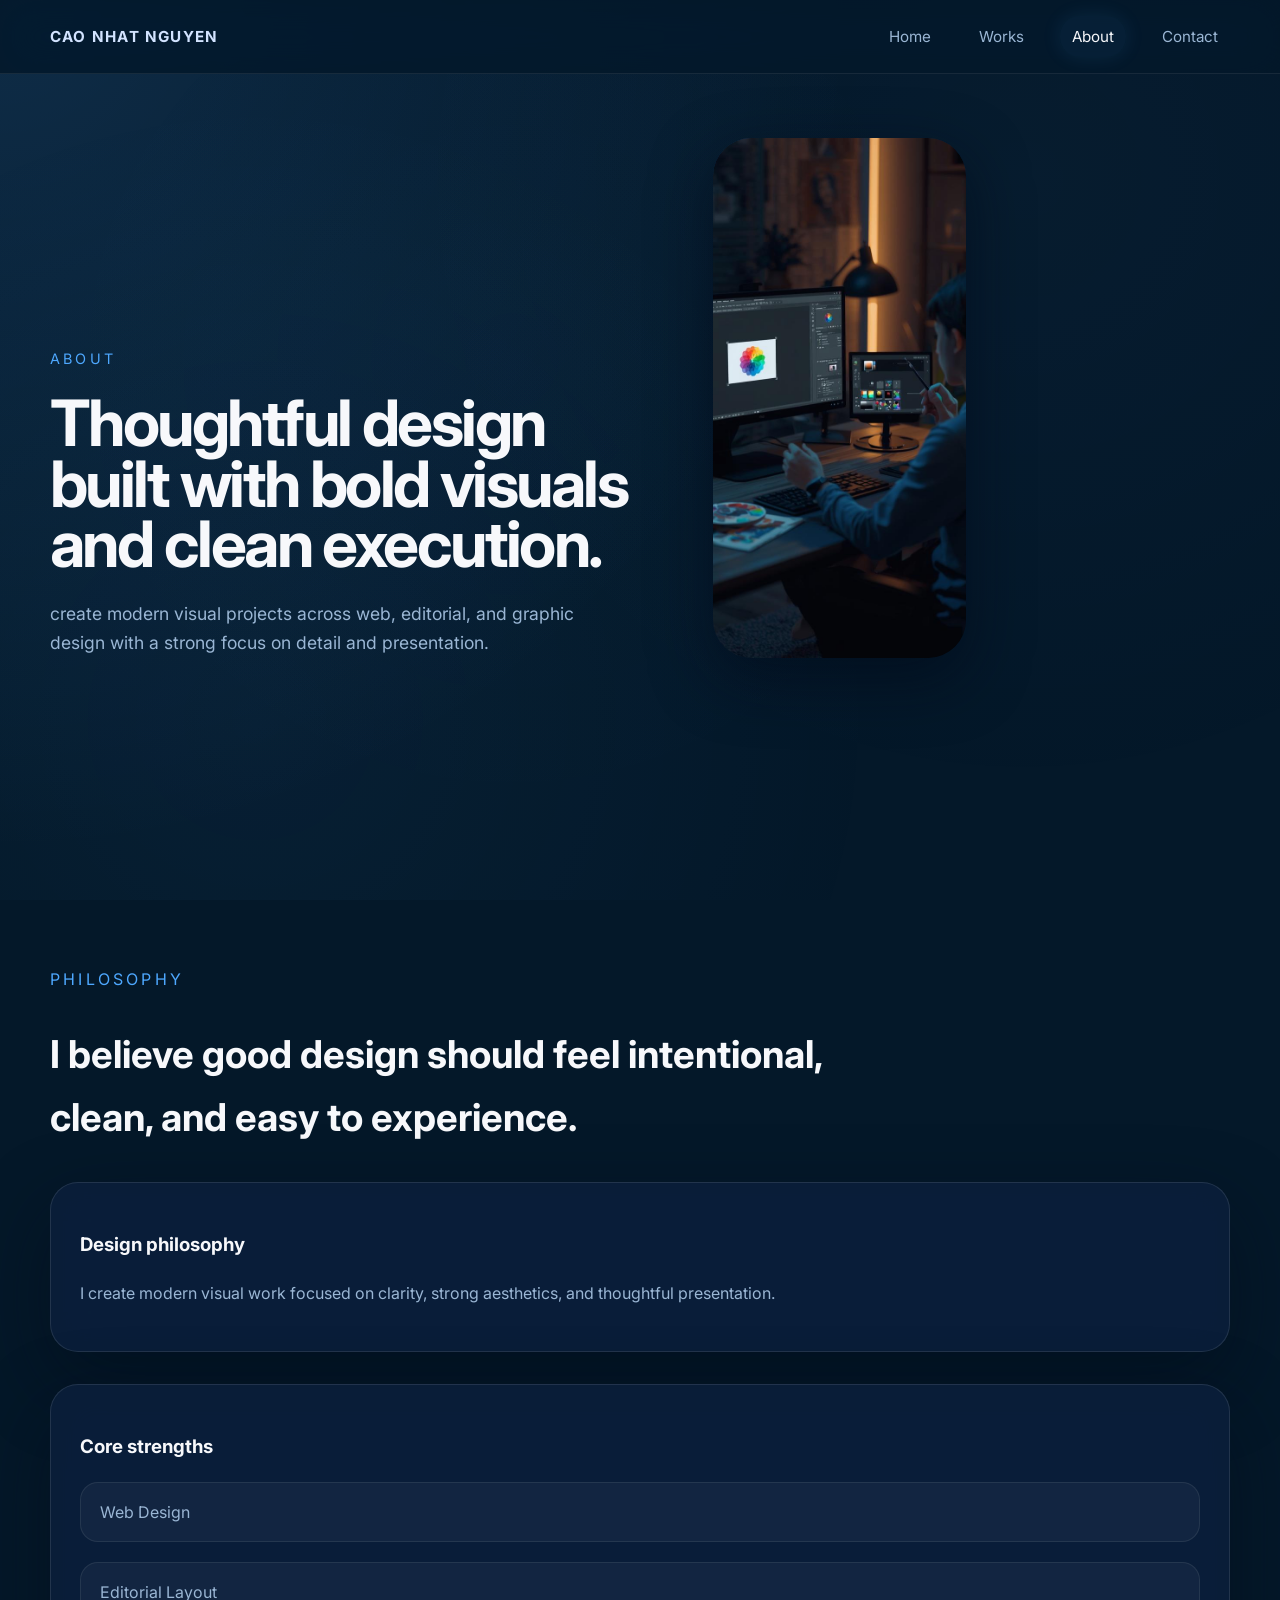
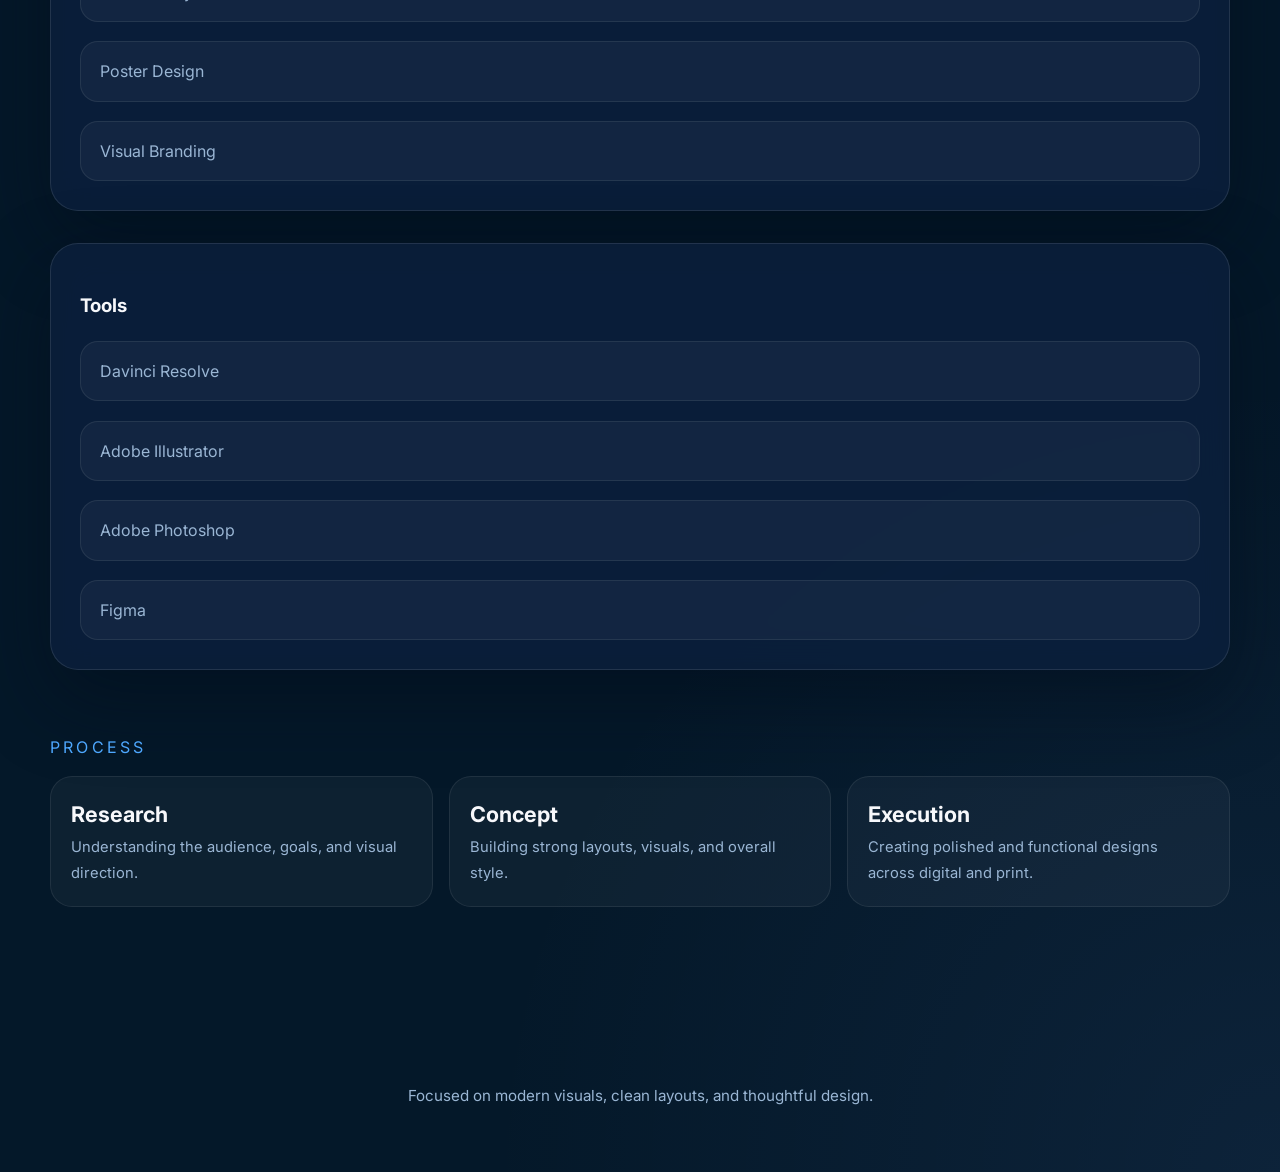
==== commit 7611d889: "Portfolio" ====
--- a/about.html
+++ b/about.html
@@ -25,38 +25,53 @@
   </header>
 
   <main class="container">
-    <section class="fade-up">
-      <div class="section-title">About</div>
-      <h2 class="section-heading">Design practice built for clarity, mood, and premium digital audiences.</h2>
-      <p>More than two years in design school have helped me develop a strong and refined visual sense. Beyond academic learning, I continuously improve my skills through real-world experience and social media insights.
-I can deliver designs that closely match your requirements, or provide strategic advice to ensure the best outcome for your product.</p>
+    <section class="hero-section hero-anim">
+      <div class="hero-copy">
+        <span class="eyebrow">About</span>
+        <h1>Thoughtful design built with bold visuals and clean execution.</h1>
+        <p>create modern visual projects across web, editorial, and graphic design with a strong focus on detail and presentation.</p>
+      </div>
+
+      <div class="hero-feature">
+        <div class="featured-visual">
+          <img src="assets/images/about.jpg" alt="About Cao Nhat Nguyen" loading="lazy" />
+          <div class="hero-badge">Design systems · editorial · brand craft</div>
+        </div>
+      </div>
     </section>
 
-    <section class="about-grid fade-up">
-      <div class="about-copy">
-        <div class="light-panel">
-          <h3>Design philosophy</h3>
-          <p>Every line and surface should support the story. I build systems that feel intentional, scaled, and easy to adapt across print, digital, and motion.</p>
-        </div>
+    <section class="section-grid fade-up">
+      <div class="section-intro">
+        <span class="section-title">Philosophy</span>
+        <h2 class="section-heading">I believe good design should feel intentional, clean, and easy to experience.</h2>
+      </div>
 
-        <div class="skills-block light-panel">
-          <h3>Core strengths</h3>
-          <ul class="skills-list">
-            <li><span>Brand systems</span></li>
-            <li><span>Editorial direction</span></li>
-            <li><span>Packaging concepts</span></li>
-            <li><span>Campaign visuals</span></li>
-          </ul>
-        </div>
+      <div class="about-grid fade-up">
+        <div class="about-copy">
+          <div class="light-panel">
+            <h3>Design philosophy</h3>
+            <p>I create modern visual work focused on clarity, strong aesthetics, and thoughtful presentation.</p>
+          </div>
 
-        <div class="light-panel">
-          <h3>Tools</h3>
-          <ul class="skills-list">
-            <li><span>Adobe Illustrator</span></li>
-            <li><span>Adobe InDesign</span></li>
-            <li><span>Adobe Photoshop</span></li>
-            <li><span>Figma / Procreate</span></li>
-          </ul>
+          <div class="skills-block light-panel">
+            <h3>Core strengths</h3>
+            <ul class="skills-list">
+              <li><span>Web Design</span></li>
+              <li><span>Editorial Layout</span></li>
+              <li><span>Poster Design</span></li>
+              <li><span>Visual Branding</span></li>
+            </ul>
+          </div>
+
+          <div class="light-panel">
+            <h3>Tools</h3>
+            <ul class="skills-list">
+              <li><span>Davinci Resolve</span></li>
+              <li><span>Adobe Illustrator</span></li>
+              <li><span>Adobe Photoshop</span></li>
+              <li><span>Figma</span></li>
+            </ul>
+          </div>
         </div>
       </div>
     </section>
@@ -66,22 +81,22 @@
       <div class="stats-grid">
         <div class="stats-item">
           <h3>Research</h3>
-          <span>Brand, audience, platform alignment.</span>
+          <span>Understanding the audience, goals, and visual direction.</span>
         </div>
         <div class="stats-item">
           <h3>Concept</h3>
-          <span>Strong visual direction, tone, and hierarchy.</span>
+          <span>Building strong layouts, visuals, and overall style.</span>
         </div>
         <div class="stats-item">
           <h3>Execution</h3>
-          <span>Polished assets ready for launch and print.</span>
+          <span>Creating polished and functional designs across digital and print.</span>
         </div>
       </div>
     </section>
   </main>
 
   <footer class="footer">
-    Focused on premium graphic direction and long-lasting creative systems.
+    Focused on modern visuals, clean layouts, and thoughtful design.
   </footer>
   <script src="script.js" defer></script>
 </body>
--- a/styles.css
+++ b/styles.css
@@ -226,24 +226,27 @@
   margin-bottom: 4rem;
 }
 
-.hero-grid {
+.hero-section {
   display: grid;
   grid-template-columns: 1.1fr 0.9fr;
-  align-items: center;
+  align-items: stretch;
   gap: 2rem;
+  min-height: calc(100vh - 120px);
+  padding-top: 1rem;
 }
 
 .hero-copy {
-  max-width: 680px;
-}
-
-eyebrow {
+  max-width: 620px;
+  align-self: center;
+}
+
+.eyebrow {
   text-transform: uppercase;
-  font-size: 0.82rem;
-  letter-spacing: 0.2em;
+  font-size: 0.9rem;
+  letter-spacing: 0.22em;
   color: var(--accent);
   display: inline-block;
-  margin-bottom: 1.3rem;
+  margin-bottom: 1.4rem;
 }
 
 .hero-copy h1 {
@@ -264,6 +267,20 @@
   display: flex;
   gap: 1rem;
   flex-wrap: wrap;
+  margin-bottom: 1.5rem;
+}
+
+.hero-meta {
+  display: inline-flex;
+  align-items: center;
+  color: var(--muted);
+  font-size: 0.95rem;
+  letter-spacing: 0.02em;
+  padding: 0.85rem 1.2rem;
+  border-radius: 999px;
+  background: rgba(255, 255, 255, 0.04);
+  border: 1px solid rgba(255,255,255,0.08);
+  width: fit-content;
 }
 
 .btn-primary,
@@ -338,16 +355,101 @@
   color: var(--accent);
 }
 
-.hero-visual {
+.hero-feature {
+  display: grid;
+  grid-template-columns: 1fr 0.95fr;
+  gap: 1.5rem;
+  align-content: space-between;
+}
+
+.hero-feature.hero-feature--solo {
+  grid-template-columns: 1fr;
+}
+
+.hero-feature.hero-feature--solo .featured-panel {
+  align-self: stretch;
+}
+
+.section-grid {
+  display: grid;
+  gap: 2rem;
+}
+
+.featured-grid {
+  display: grid;
+  grid-template-columns: 1.6fr 1fr;
+  grid-template-rows: repeat(2, minmax(0, auto));
+  gap: 1.5rem;
+  align-items: stretch;
+}
+
+.feature-large {
+  grid-row: span 2;
+  min-height: 680px;
+}
+
+.feature-small {
+  min-height: 340px;
+}
+
+.featured-visual {
   position: relative;
-  min-height: 380px;
-  border-radius: var(--radius);
+  min-height: 520px;
+  border-radius: calc(var(--radius) + 10px);
   overflow: hidden;
-  background: linear-gradient(135deg, rgba(12, 48, 88, 0.8), rgba(5, 12, 28, 0.9)),
-              radial-gradient(circle at center, rgba(78, 168, 255, 0.1) 0%, transparent 70%);
+  background: linear-gradient(135deg, rgba(12, 48, 88, 0.88), rgba(4, 12, 24, 0.96)),
+              radial-gradient(circle at center, rgba(78, 168, 255, 0.12) 0%, transparent 62%);
   box-shadow: var(--shadow-depth);
   transition: all var(--transition);
-  animation: float 6s ease-in-out infinite;
+}
+
+.featured-visual img {
+  width: 100%;
+  height: 100%;
+  object-fit: cover;
+  transition: transform var(--transition-slow), filter var(--transition-slow);
+}
+
+.featured-visual:hover img {
+  transform: scale(1.04);
+  filter: brightness(1.05);
+}
+
+.featured-panel {
+  display: grid;
+  gap: 1rem;
+  padding: 2rem;
+  border-radius: var(--radius);
+  background: rgba(3, 15, 34, 0.96);
+  border: 1px solid rgba(255,255,255,0.1);
+  box-shadow: var(--shadow);
+  align-self: end;
+}
+
+.featured-panel h2 {
+  margin: 0;
+  font-size: clamp(2rem, 3.2vw, 2.85rem);
+  line-height: 1.02;
+}
+
+.project-stats {
+  display: grid;
+  gap: 0.45rem;
+  color: var(--muted);
+  font-size: 0.95rem;
+}
+
+.project-stats strong {
+  color: #f7f8fb;
+}
+
+.hero-visual::after {
+  content: "";
+  position: absolute;
+  inset: 0;
+  background: radial-gradient(circle at 20% 20%, rgba(78, 168, 255, 0.24), transparent 30%),
+              radial-gradient(circle at 80% 10%, rgba(163, 211, 255, 0.18), transparent 26%);
+  animation: glow-pulse 4s ease-in-out infinite alternate;
 }
 
 @keyframes float {
@@ -398,10 +500,11 @@
   box-shadow: 0 0 20px rgba(78, 168, 255, 0.2);
 }
 
-.hero-preview {
-  display: grid;
+.featured-grid {
+  display: grid;
+  grid-template-columns: 1.6fr 1fr;
+  grid-template-rows: repeat(2, minmax(0, auto));
   gap: 1.5rem;
-  grid-template-columns: repeat(3, minmax(0, 1fr));
 }
 
 .feature-card {
@@ -461,10 +564,20 @@
   filter: brightness(0.9);
 }
 
+.feature-card {
+  display: grid;
+  align-items: end;
+}
+
 .feature-card:hover {
   transform: translateY(-8px) scale(1.02);
-  box-shadow: var(--shadow-depth), 0 0 40px rgba(78, 168, 255, 0.15);
+  box-shadow: var(--shadow-depth), 0 0 40px rgba(78, 168, 255, 0.16);
   border-color: rgba(78, 168, 255, 0.2);
+}
+
+.feature-card:hover .feature-copy {
+  opacity: 1;
+  transform: translateY(0);
 }
 
 .feature-card:hover::after {
@@ -473,7 +586,7 @@
 
 .feature-card:hover img {
   transform: scale(1.08);
-  filter: brightness(1.1);
+  filter: brightness(1.12);
 }
 
 .feature-card:hover::before {
@@ -502,6 +615,9 @@
   left: 1.5rem;
   bottom: 1.4rem;
   z-index: 2;
+  opacity: 0;
+  transform: translateY(12px);
+  transition: opacity var(--transition), transform var(--transition);
 }
 
 .feature-card .category {
@@ -516,6 +632,19 @@
   margin: 0;
   color: #fff;
   font-size: 1.35rem;
+}
+
+.fade-up,
+.hero-anim {
+  opacity: 0;
+  transform: translateY(24px);
+  transition: opacity 0.85s ease, transform 0.85s ease;
+}
+
+.fade-up.visible,
+.hero-anim.visible {
+  opacity: 1;
+  transform: translateY(0);
 }
 
 .section-title {
@@ -529,9 +658,15 @@
   margin-bottom: 1rem;
 }
 
+.section-intro {
+  display: grid;
+  gap: 0.9rem;
+}
+
 .section-heading {
   margin: 0;
   font-size: clamp(2rem, 3vw, 3.1rem);
+  max-width: 780px;
 }
 
 .grid-2 {
@@ -708,6 +843,20 @@
   }
 
 /* Responsive Design */
+@media (max-width: 950px) {
+  .hero-section {
+    grid-template-columns: 1fr;
+  }
+
+  .hero-feature {
+    grid-template-columns: 1fr;
+  }
+
+  .featured-grid {
+    grid-template-columns: 1fr;
+  }
+}
+
 @media (max-width: 768px) {
   .container {
     width: calc(100% - 2rem);
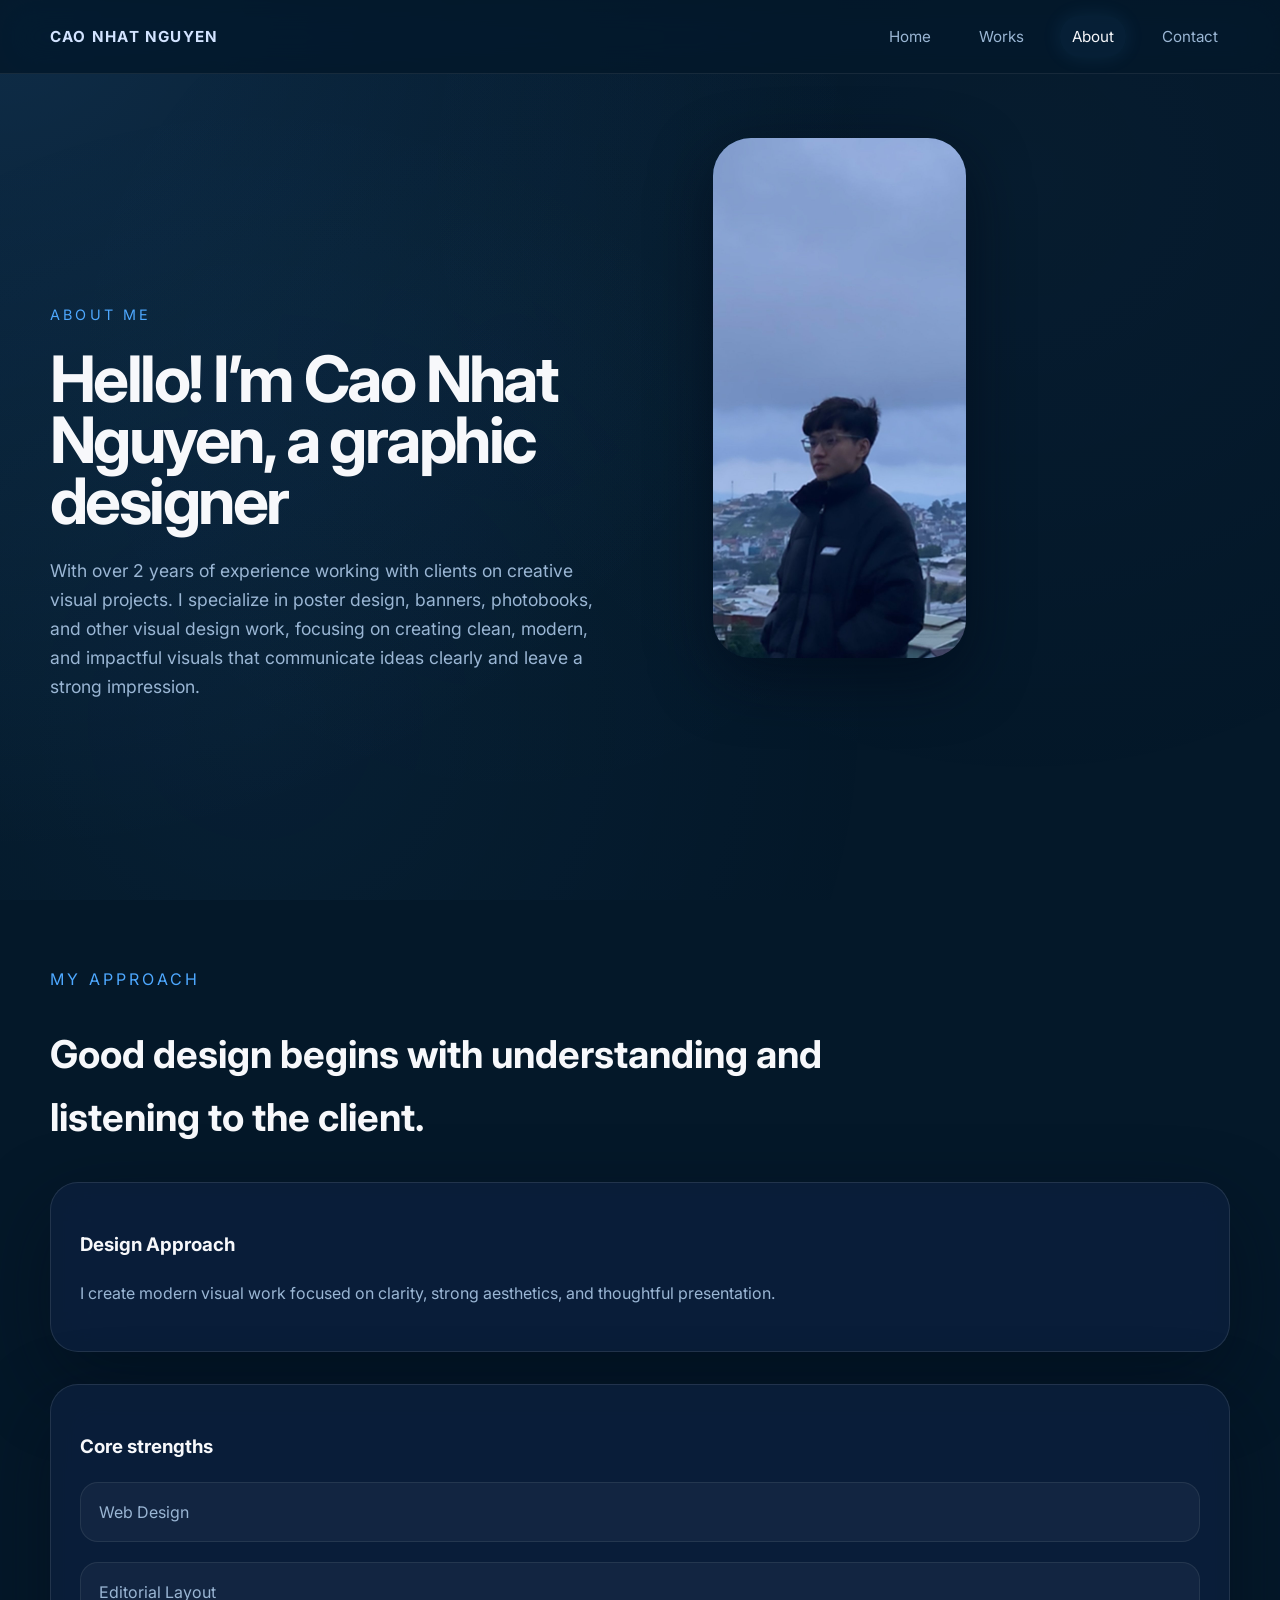
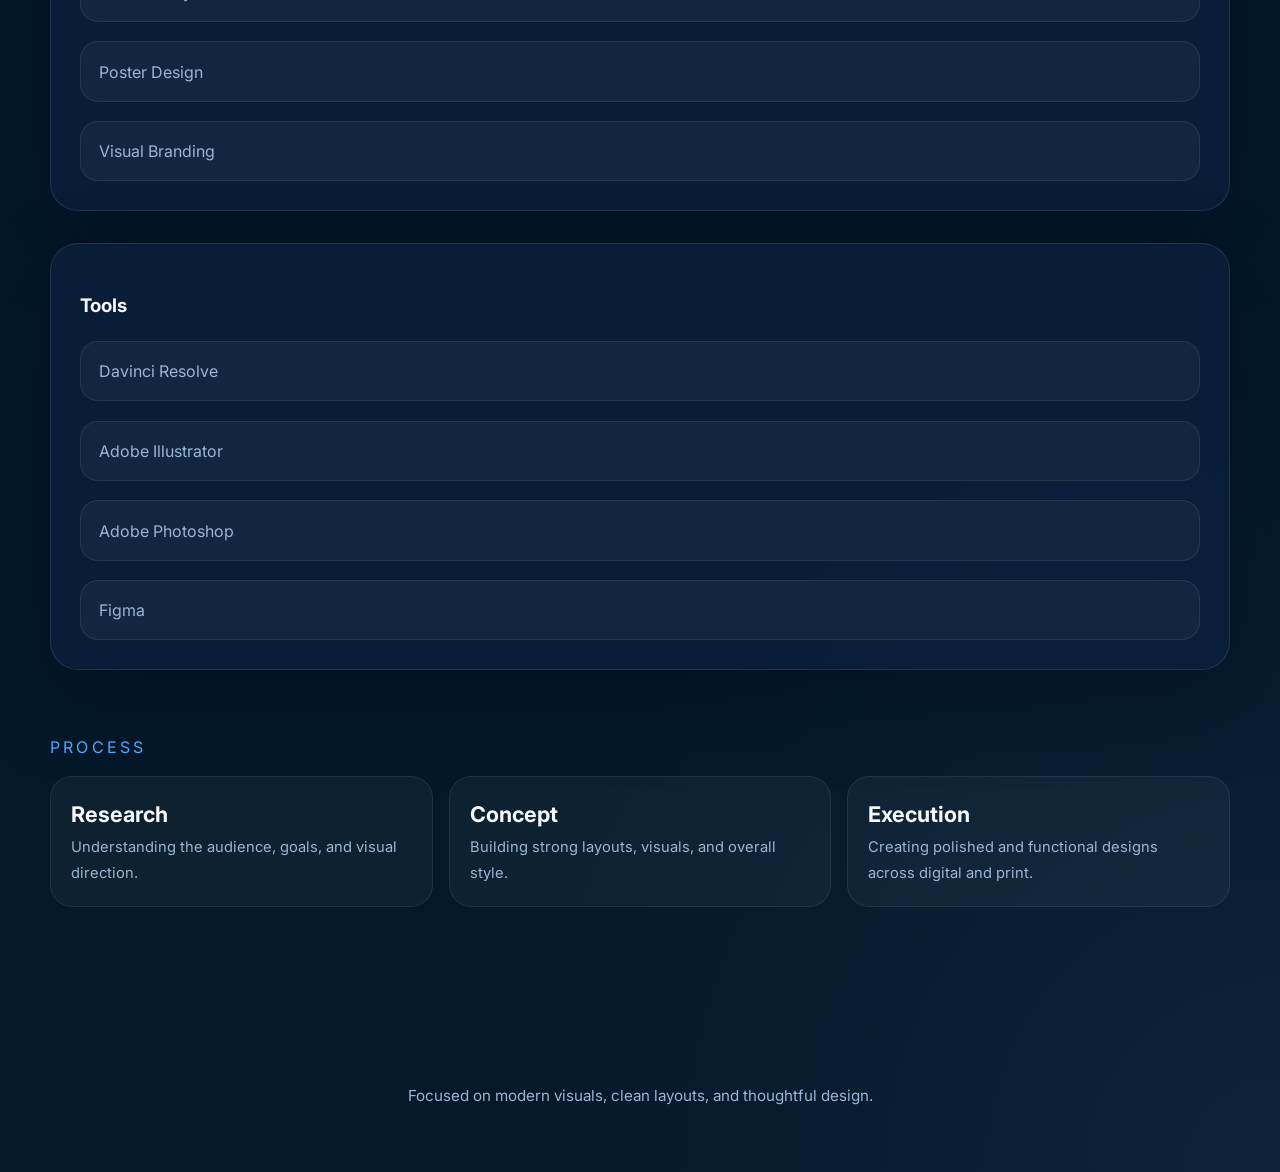
==== commit 5daf36c6: "My Portfolio" ====
--- a/about.html
+++ b/about.html
@@ -27,9 +27,9 @@
   <main class="container">
     <section class="hero-section hero-anim">
       <div class="hero-copy">
-        <span class="eyebrow">About</span>
-        <h1>Thoughtful design built with bold visuals and clean execution.</h1>
-        <p>create modern visual projects across web, editorial, and graphic design with a strong focus on detail and presentation.</p>
+        <span class="eyebrow">About Me</span>
+        <h1>Hello! I’m Cao Nhat Nguyen, a graphic designer</h1>
+        <p>With over 2 years of experience working with clients on creative visual projects. I specialize in poster design, banners, photobooks, and other visual design work, focusing on creating clean, modern, and impactful visuals that communicate ideas clearly and leave a strong impression.</p>
       </div>
 
       <div class="hero-feature">
@@ -42,14 +42,14 @@
 
     <section class="section-grid fade-up">
       <div class="section-intro">
-        <span class="section-title">Philosophy</span>
-        <h2 class="section-heading">I believe good design should feel intentional, clean, and easy to experience.</h2>
+        <span class="section-title">My Approach</span>
+        <h2 class="section-heading">Good design begins with understanding and listening to the client.</h2>
       </div>
 
       <div class="about-grid fade-up">
         <div class="about-copy">
           <div class="light-panel">
-            <h3>Design philosophy</h3>
+            <h3>Design Approach</h3>
             <p>I create modern visual work focused on clarity, strong aesthetics, and thoughtful presentation.</p>
           </div>
 
